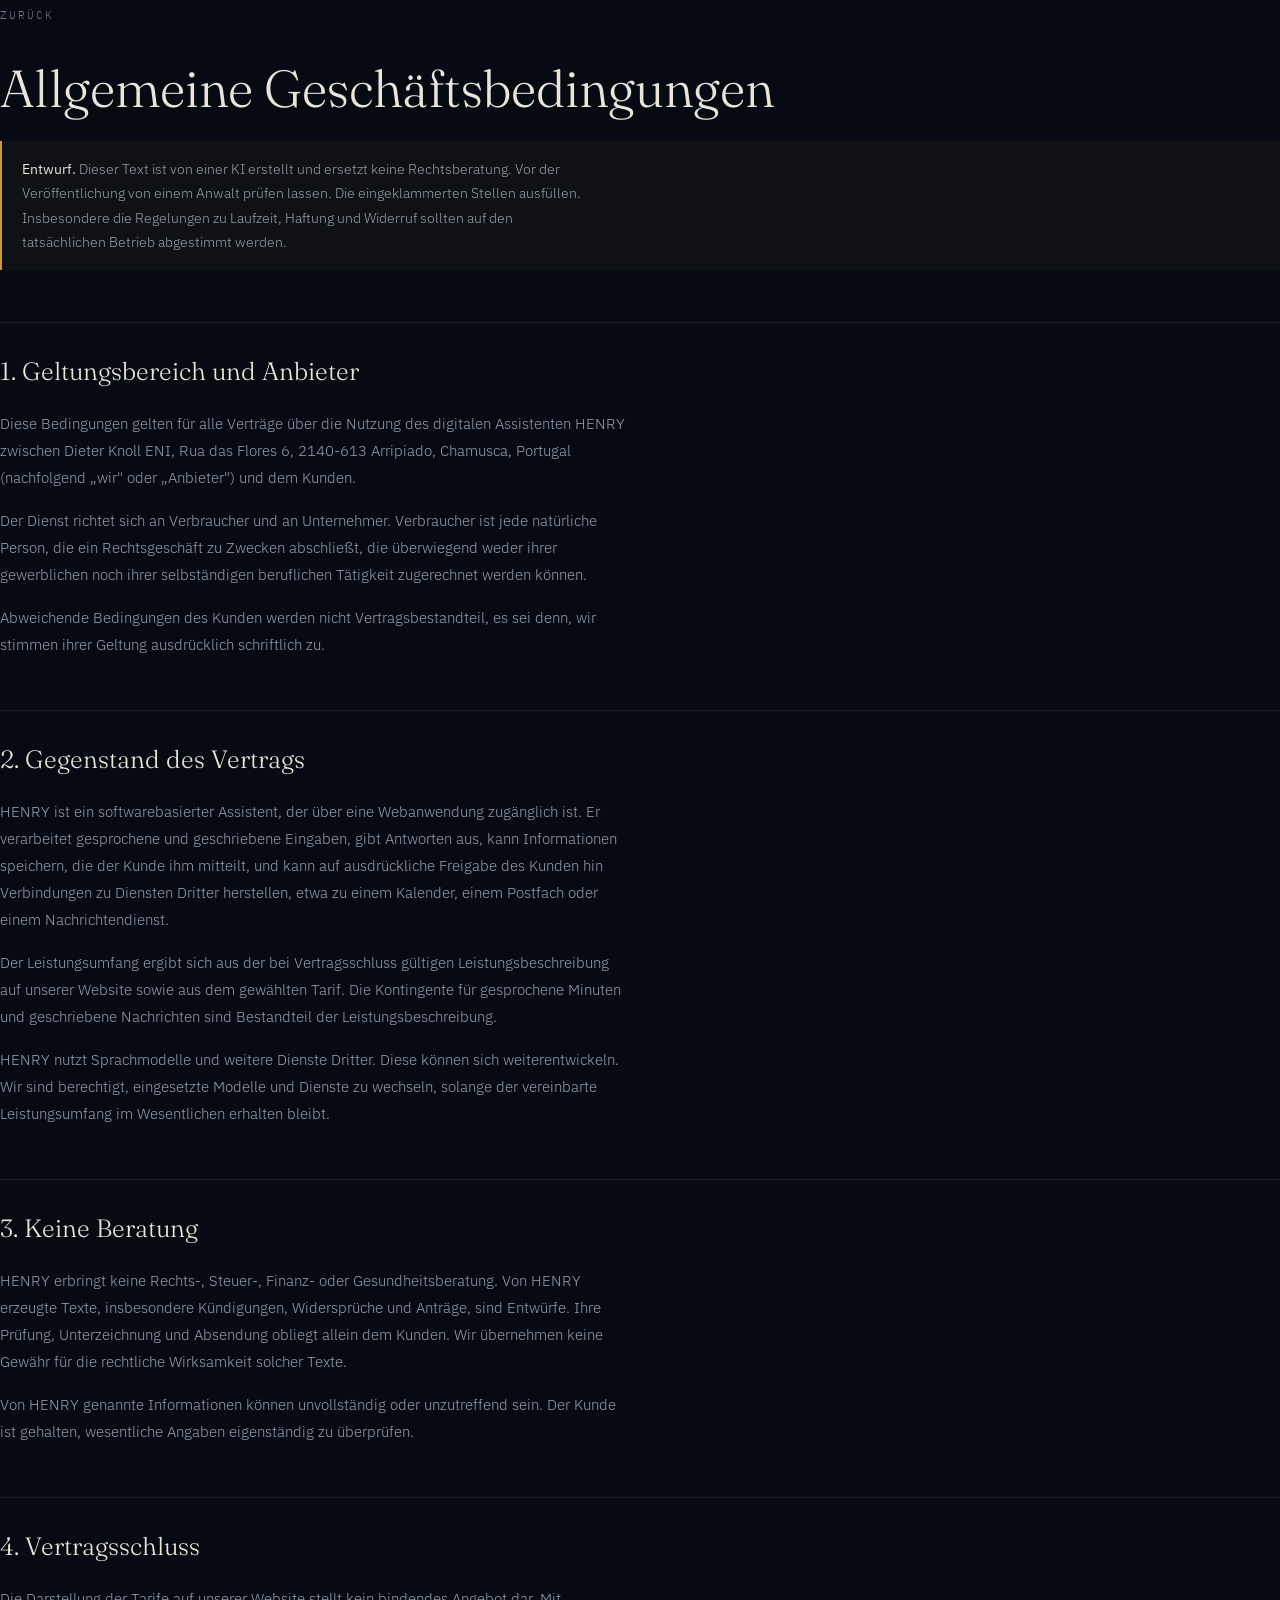
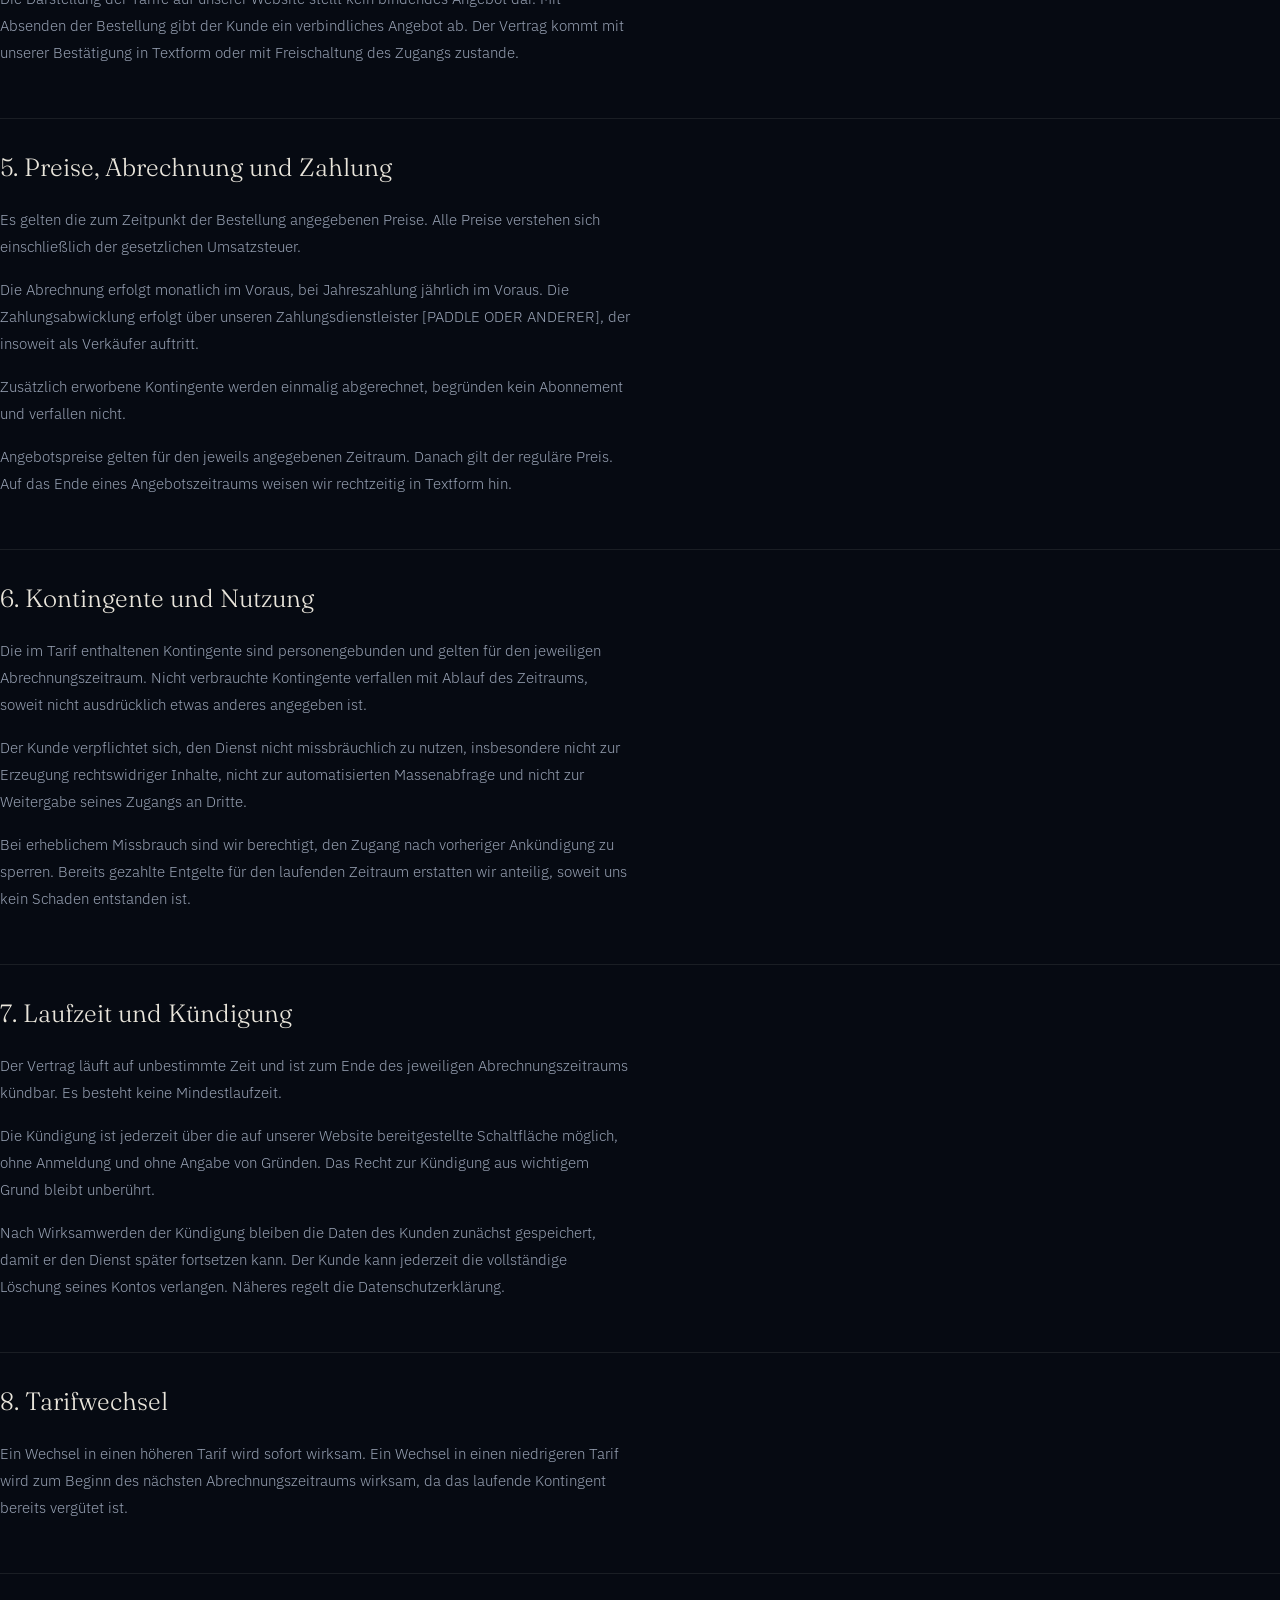
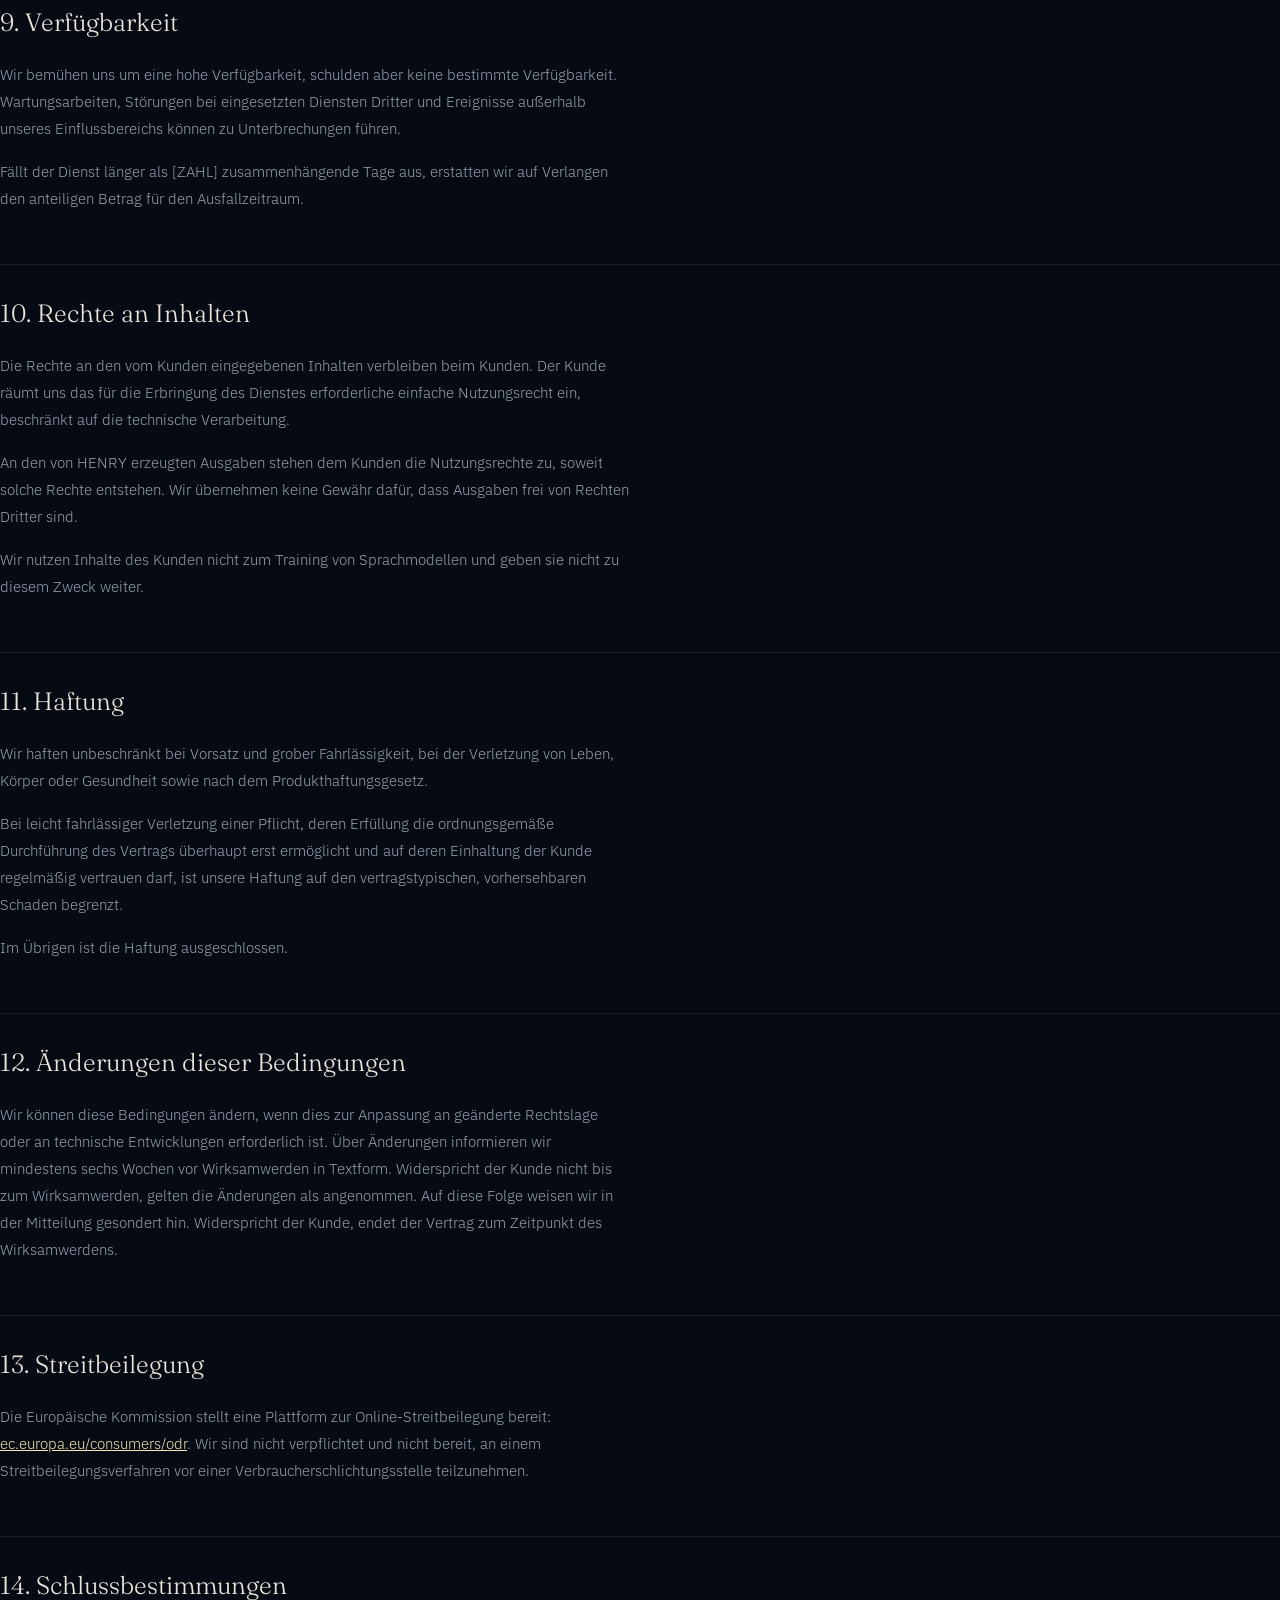
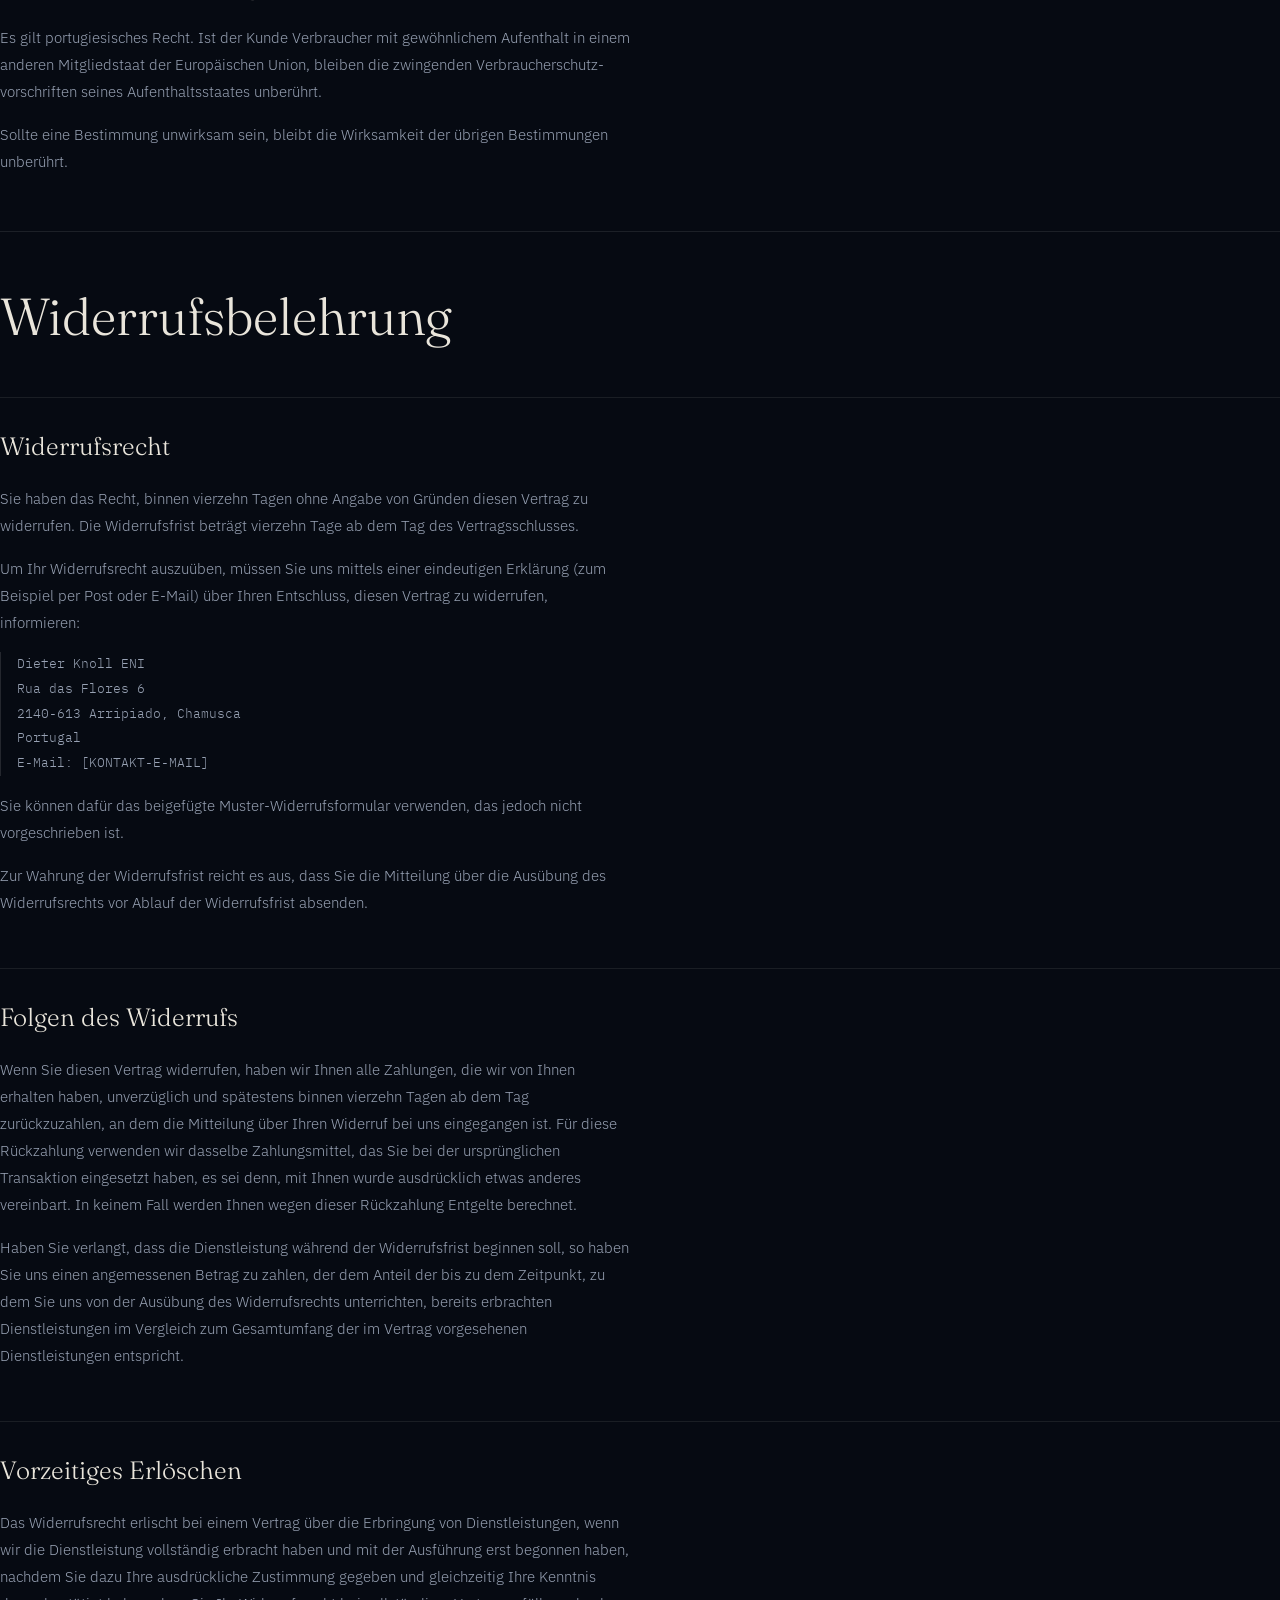
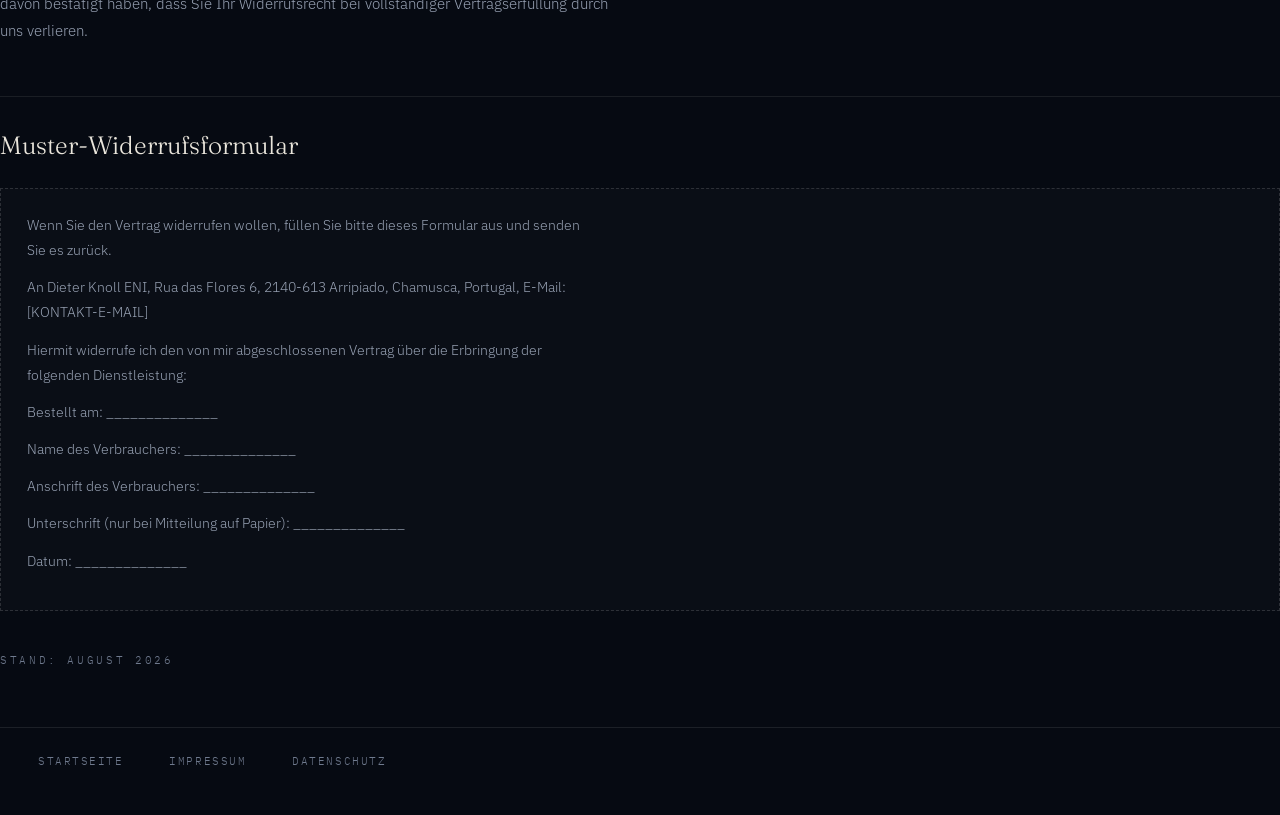
==== agb.html @ 80466d17 "Add files via upload" ====
<!DOCTYPE html>
<html lang="de">
<head>
<meta charset="utf-8">
<meta name="viewport" content="width=device-width,initial-scale=1">
<title>Allgemeine Geschäftsbedingungen · HENRY</title>
<meta name="robots" content="index,follow">
<link href="https://fonts.googleapis.com/css2?family=Fraunces:opsz,wght@9..144,300;9..144,400&family=IBM+Plex+Mono&family=IBM+Plex+Sans:wght@300;400&display=swap" rel="stylesheet">
<link rel="stylesheet" href="recht.css">
</head>
<body>

<a class="zurueck" href="index.html">Zurück</a>

<h1>Allgemeine Geschäftsbedingungen</h1>

<div class="hinweis">
  <p><strong>Entwurf.</strong> Dieser Text ist von einer KI erstellt und ersetzt keine Rechtsberatung.
  Vor der Veröffentlichung von einem Anwalt prüfen lassen. Die eingeklammerten Stellen
  ausfüllen. Insbesondere die Regelungen zu Laufzeit, Haftung und Widerruf sollten auf den
  tatsächlichen Betrieb abgestimmt werden.</p>
</div>

<h2>1. Geltungsbereich und Anbieter</h2>
<p>Diese Bedingungen gelten für alle Verträge über die Nutzung des digitalen Assistenten HENRY
zwischen Dieter Knoll ENI, Rua das Flores 6, 2140-613 Arripiado, Chamusca, Portugal (nachfolgend
„wir" oder „Anbieter") und dem Kunden.</p>
<p>Der Dienst richtet sich an Verbraucher und an Unternehmer. Verbraucher ist jede natürliche
Person, die ein Rechtsgeschäft zu Zwecken abschließt, die überwiegend weder ihrer gewerblichen
noch ihrer selbständigen beruflichen Tätigkeit zugerechnet werden können.</p>
<p>Abweichende Bedingungen des Kunden werden nicht Vertragsbestandteil, es sei denn, wir
stimmen ihrer Geltung ausdrücklich schriftlich zu.</p>

<h2>2. Gegenstand des Vertrags</h2>
<p>HENRY ist ein softwarebasierter Assistent, der über eine Webanwendung zugänglich ist. Er
verarbeitet gesprochene und geschriebene Eingaben, gibt Antworten aus, kann Informationen
speichern, die der Kunde ihm mitteilt, und kann auf ausdrückliche Freigabe des Kunden hin
Verbindungen zu Diensten Dritter herstellen, etwa zu einem Kalender, einem Postfach oder
einem Nachrichtendienst.</p>
<p>Der Leistungsumfang ergibt sich aus der bei Vertragsschluss gültigen Leistungsbeschreibung
auf unserer Website sowie aus dem gewählten Tarif. Die Kontingente für gesprochene Minuten
und geschriebene Nachrichten sind Bestandteil der Leistungsbeschreibung.</p>
<p>HENRY nutzt Sprachmodelle und weitere Dienste Dritter. Diese können sich weiterentwickeln.
Wir sind berechtigt, eingesetzte Modelle und Dienste zu wechseln, solange der vereinbarte
Leistungsumfang im Wesentlichen erhalten bleibt.</p>

<h2>3. Keine Beratung</h2>
<p>HENRY erbringt keine Rechts-, Steuer-, Finanz- oder Gesundheitsberatung. Von HENRY erzeugte
Texte, insbesondere Kündigungen, Widersprüche und Anträge, sind Entwürfe. Ihre Prüfung,
Unterzeichnung und Absendung obliegt allein dem Kunden. Wir übernehmen keine Gewähr für die
rechtliche Wirksamkeit solcher Texte.</p>
<p>Von HENRY genannte Informationen können unvollständig oder unzutreffend sein. Der Kunde ist
gehalten, wesentliche Angaben eigenständig zu überprüfen.</p>

<h2>4. Vertragsschluss</h2>
<p>Die Darstellung der Tarife auf unserer Website stellt kein bindendes Angebot dar. Mit
Absenden der Bestellung gibt der Kunde ein verbindliches Angebot ab. Der Vertrag kommt mit
unserer Bestätigung in Textform oder mit Freischaltung des Zugangs zustande.</p>

<h2>5. Preise, Abrechnung und Zahlung</h2>
<p>Es gelten die zum Zeitpunkt der Bestellung angegebenen Preise. Alle Preise verstehen sich
einschließlich der gesetzlichen Umsatzsteuer.</p>
<p>Die Abrechnung erfolgt monatlich im Voraus, bei Jahreszahlung jährlich im Voraus. Die
Zahlungsabwicklung erfolgt über unseren Zahlungsdienstleister [PADDLE ODER ANDERER], der
insoweit als Verkäufer auftritt.</p>
<p>Zusätzlich erworbene Kontingente werden einmalig abgerechnet, begründen kein Abonnement und
verfallen nicht.</p>
<p>Angebotspreise gelten für den jeweils angegebenen Zeitraum. Danach gilt der reguläre Preis.
Auf das Ende eines Angebotszeitraums weisen wir rechtzeitig in Textform hin.</p>

<h2>6. Kontingente und Nutzung</h2>
<p>Die im Tarif enthaltenen Kontingente sind personengebunden und gelten für den jeweiligen
Abrechnungszeitraum. Nicht verbrauchte Kontingente verfallen mit Ablauf des Zeitraums, soweit
nicht ausdrücklich etwas anderes angegeben ist.</p>
<p>Der Kunde verpflichtet sich, den Dienst nicht missbräuchlich zu nutzen, insbesondere nicht
zur Erzeugung rechtswidriger Inhalte, nicht zur automatisierten Massenabfrage und nicht zur
Weitergabe seines Zugangs an Dritte.</p>
<p>Bei erheblichem Missbrauch sind wir berechtigt, den Zugang nach vorheriger Ankündigung zu
sperren. Bereits gezahlte Entgelte für den laufenden Zeitraum erstatten wir anteilig, soweit
uns kein Schaden entstanden ist.</p>

<h2>7. Laufzeit und Kündigung</h2>
<p>Der Vertrag läuft auf unbestimmte Zeit und ist zum Ende des jeweiligen Abrechnungszeitraums
kündbar. Es besteht keine Mindestlaufzeit.</p>
<p>Die Kündigung ist jederzeit über die auf unserer Website bereitgestellte Schaltfläche
möglich, ohne Anmeldung und ohne Angabe von Gründen. Das Recht zur Kündigung aus wichtigem
Grund bleibt unberührt.</p>
<p>Nach Wirksamwerden der Kündigung bleiben die Daten des Kunden zunächst gespeichert, damit
er den Dienst später fortsetzen kann. Der Kunde kann jederzeit die vollständige Löschung
seines Kontos verlangen. Näheres regelt die Datenschutzerklärung.</p>

<h2>8. Tarifwechsel</h2>
<p>Ein Wechsel in einen höheren Tarif wird sofort wirksam. Ein Wechsel in einen niedrigeren
Tarif wird zum Beginn des nächsten Abrechnungszeitraums wirksam, da das laufende Kontingent
bereits vergütet ist.</p>

<h2>9. Verfügbarkeit</h2>
<p>Wir bemühen uns um eine hohe Verfügbarkeit, schulden aber keine bestimmte Verfügbarkeit.
Wartungsarbeiten, Störungen bei eingesetzten Diensten Dritter und Ereignisse außerhalb unseres
Einflussbereichs können zu Unterbrechungen führen.</p>
<p>Fällt der Dienst länger als [ZAHL] zusammenhängende Tage aus, erstatten wir auf Verlangen
den anteiligen Betrag für den Ausfallzeitraum.</p>

<h2>10. Rechte an Inhalten</h2>
<p>Die Rechte an den vom Kunden eingegebenen Inhalten verbleiben beim Kunden. Der Kunde räumt
uns das für die Erbringung des Dienstes erforderliche einfache Nutzungsrecht ein, beschränkt
auf die technische Verarbeitung.</p>
<p>An den von HENRY erzeugten Ausgaben stehen dem Kunden die Nutzungsrechte zu, soweit solche
Rechte entstehen. Wir übernehmen keine Gewähr dafür, dass Ausgaben frei von Rechten Dritter
sind.</p>
<p>Wir nutzen Inhalte des Kunden nicht zum Training von Sprachmodellen und geben sie nicht zu
diesem Zweck weiter.</p>

<h2>11. Haftung</h2>
<p>Wir haften unbeschränkt bei Vorsatz und grober Fahrlässigkeit, bei der Verletzung von Leben,
Körper oder Gesundheit sowie nach dem Produkthaftungsgesetz.</p>
<p>Bei leicht fahrlässiger Verletzung einer Pflicht, deren Erfüllung die ordnungsgemäße
Durchführung des Vertrags überhaupt erst ermöglicht und auf deren Einhaltung der Kunde
regelmäßig vertrauen darf, ist unsere Haftung auf den vertragstypischen, vorhersehbaren
Schaden begrenzt.</p>
<p>Im Übrigen ist die Haftung ausgeschlossen.</p>

<h2>12. Änderungen dieser Bedingungen</h2>
<p>Wir können diese Bedingungen ändern, wenn dies zur Anpassung an geänderte Rechtslage oder
an technische Entwicklungen erforderlich ist. Über Änderungen informieren wir mindestens sechs
Wochen vor Wirksamwerden in Textform. Widerspricht der Kunde nicht bis zum Wirksamwerden,
gelten die Änderungen als angenommen. Auf diese Folge weisen wir in der Mitteilung gesondert
hin. Widerspricht der Kunde, endet der Vertrag zum Zeitpunkt des Wirksamwerdens.</p>

<h2>13. Streitbeilegung</h2>
<p>Die Europäische Kommission stellt eine Plattform zur Online-Streitbeilegung bereit:
<a href="https://ec.europa.eu/consumers/odr">ec.europa.eu/consumers/odr</a>. Wir sind nicht
verpflichtet und nicht bereit, an einem Streitbeilegungsverfahren vor einer
Verbraucherschlichtungsstelle teilzunehmen.</p>

<h2>14. Schlussbestimmungen</h2>
<p>Es gilt portugiesisches Recht. Ist der Kunde Verbraucher mit gewöhnlichem Aufenthalt in
einem anderen Mitgliedstaat der Europäischen Union, bleiben die zwingenden Verbraucherschutz-
vorschriften seines Aufenthaltsstaates unberührt.</p>
<p>Sollte eine Bestimmung unwirksam sein, bleibt die Wirksamkeit der übrigen Bestimmungen
unberührt.</p>

<hr>

<h1 id="widerruf">Widerrufsbelehrung</h1>

<h2>Widerrufsrecht</h2>
<p>Sie haben das Recht, binnen vierzehn Tagen ohne Angabe von Gründen diesen Vertrag zu
widerrufen. Die Widerrufsfrist beträgt vierzehn Tage ab dem Tag des Vertragsschlusses.</p>
<p>Um Ihr Widerrufsrecht auszuüben, müssen Sie uns mittels einer eindeutigen Erklärung
(zum Beispiel per Post oder E-Mail) über Ihren Entschluss, diesen Vertrag zu widerrufen,
informieren:</p>
<p class="anschrift">Dieter Knoll ENI<br>
Rua das Flores 6<br>
2140-613 Arripiado, Chamusca<br>
Portugal<br>
E-Mail: [KONTAKT-E-MAIL]</p>
<p>Sie können dafür das beigefügte Muster-Widerrufsformular verwenden, das jedoch nicht
vorgeschrieben ist.</p>
<p>Zur Wahrung der Widerrufsfrist reicht es aus, dass Sie die Mitteilung über die Ausübung des
Widerrufsrechts vor Ablauf der Widerrufsfrist absenden.</p>

<h2>Folgen des Widerrufs</h2>
<p>Wenn Sie diesen Vertrag widerrufen, haben wir Ihnen alle Zahlungen, die wir von Ihnen
erhalten haben, unverzüglich und spätestens binnen vierzehn Tagen ab dem Tag zurückzuzahlen,
an dem die Mitteilung über Ihren Widerruf bei uns eingegangen ist. Für diese Rückzahlung
verwenden wir dasselbe Zahlungsmittel, das Sie bei der ursprünglichen Transaktion eingesetzt
haben, es sei denn, mit Ihnen wurde ausdrücklich etwas anderes vereinbart. In keinem Fall
werden Ihnen wegen dieser Rückzahlung Entgelte berechnet.</p>
<p>Haben Sie verlangt, dass die Dienstleistung während der Widerrufsfrist beginnen soll, so
haben Sie uns einen angemessenen Betrag zu zahlen, der dem Anteil der bis zu dem Zeitpunkt,
zu dem Sie uns von der Ausübung des Widerrufsrechts unterrichten, bereits erbrachten
Dienstleistungen im Vergleich zum Gesamtumfang der im Vertrag vorgesehenen Dienstleistungen
entspricht.</p>

<h2>Vorzeitiges Erlöschen</h2>
<p>Das Widerrufsrecht erlischt bei einem Vertrag über die Erbringung von Dienstleistungen,
wenn wir die Dienstleistung vollständig erbracht haben und mit der Ausführung erst begonnen
haben, nachdem Sie dazu Ihre ausdrückliche Zustimmung gegeben und gleichzeitig Ihre Kenntnis
davon bestätigt haben, dass Sie Ihr Widerrufsrecht bei vollständiger Vertragserfüllung durch
uns verlieren.</p>

<h2>Muster-Widerrufsformular</h2>
<div class="formular">
  <p>Wenn Sie den Vertrag widerrufen wollen, füllen Sie bitte dieses Formular aus und senden
  Sie es zurück.</p>
  <p>An Dieter Knoll ENI, Rua das Flores 6, 2140-613 Arripiado, Chamusca, Portugal,
  E-Mail: [KONTAKT-E-MAIL]</p>
  <p>Hiermit widerrufe ich den von mir abgeschlossenen Vertrag über die Erbringung der
  folgenden Dienstleistung:</p>
  <p>Bestellt am: ______________</p>
  <p>Name des Verbrauchers: ______________</p>
  <p>Anschrift des Verbrauchers: ______________</p>
  <p>Unterschrift (nur bei Mitteilung auf Papier): ______________</p>
  <p>Datum: ______________</p>
</div>

<p class="stand">Stand: August 2026</p>

<footer>
  <a href="index.html">Startseite</a>
  <a href="impressum.html">Impressum</a>
  <a href="datenschutz.html">Datenschutz</a>
</footer>

</body>
</html>
---- recht.css ----
:root{
  --ink:#060A12; --g1:#F7E7B4; --g2:#C79A3C; --g3:#7C5C1C;
  --metall:linear-gradient(135deg,#F7E7B4,#D9B45C 28%,#9C7526 54%,#EBD292 76%,#C79A3C);
  --paper:#E9E5DB; --haze:#6F7A8E; --haze2:#98A2B4;
  --line:rgba(233,229,219,.09); --line2:rgba(199,154,60,.28);
  --fd:"Fraunces",Georgia,serif; --fb:"IBM Plex Sans",system-ui,sans-serif; --fm:"IBM Plex Mono",monospace;
}
*{box-sizing:border-box;margin:0;padding:0}
body{background:var(--ink);color:var(--paper);font-family:var(--fb);font-weight:300;
 font-size:15px;line-height:1.8;-webkit-font-smoothing:antialiased}
.aurora{position:fixed;inset:0;z-index:0;pointer-events:none;overflow:hidden}
.aurora b{position:absolute;display:block;border-radius:50%;filter:blur(130px)}
.aurora b:nth-child(1){width:60vw;height:60vw;left:-20vw;top:10vh;background:#C79A3C;opacity:.09}
.aurora b:nth-child(2){width:50vw;height:50vw;right:-16vw;top:60vh;background:#2B4A9E;opacity:.1}

nav{position:sticky;top:0;z-index:20;background:rgba(6,10,18,.86);backdrop-filter:blur(18px);
 border-bottom:1px solid var(--line)}
nav .in{max-width:820px;margin:0 auto;padding:16px 26px;display:flex;align-items:center;gap:12px}
nav .dot{width:5px;height:5px;border-radius:50%;background:var(--g2);box-shadow:0 0 10px var(--g2)}
nav .mk{font-family:var(--fd);font-size:15px;letter-spacing:.32em;font-weight:400}
nav a{margin-left:auto;color:var(--haze2);text-decoration:none;font-size:12.5px;letter-spacing:.06em;transition:.25s}
nav a:hover{color:var(--g1)}

main{position:relative;z-index:2;max-width:820px;margin:0 auto;padding:70px 26px 110px}
h1{font-family:var(--fd);font-weight:300;font-size:clamp(34px,5vw,52px);line-height:1.1;margin-bottom:10px}
.stand{font-family:var(--fm);font-size:10px;letter-spacing:.24em;color:var(--g2);
 text-transform:uppercase;margin-bottom:54px}
h2{font-family:var(--fd);font-weight:300;font-size:25px;margin:52px 0 16px;
 padding-top:26px;border-top:1px solid var(--line)}
h3{font-family:var(--fm);font-size:10.5px;letter-spacing:.22em;color:var(--g2);
 text-transform:uppercase;margin:30px 0 10px}
p{color:var(--haze2);margin-bottom:16px;max-width:70ch}
p strong,li strong{color:var(--paper);font-weight:400}
ul{list-style:none;margin:0 0 20px}
li{color:var(--haze2);padding:9px 0 9px 20px;position:relative;max-width:70ch}
li::before{content:"";position:absolute;left:0;top:19px;width:8px;height:1px;background:var(--g2)}
a{color:var(--g1)}
.karte{border:1px solid var(--line);padding:24px 26px;margin:22px 0;background:rgba(255,255,255,.018)}
.karte p:last-child{margin-bottom:0}
.luecke{border-left:2px solid #C4685E;background:rgba(196,104,94,.07);padding:16px 20px;margin:16px 0}
.luecke p{color:#E8B5AE;margin:0;font-size:13.5px}
table{width:100%;border-collapse:collapse;margin:22px 0;font-size:13.5px}
th{text-align:left;font-family:var(--fm);font-size:9.5px;letter-spacing:.2em;color:var(--g2);
 text-transform:uppercase;font-weight:400;padding:10px 12px 10px 0;border-bottom:1px solid var(--line2)}
td{padding:14px 12px 14px 0;border-bottom:1px solid var(--line);color:var(--haze2);vertical-align:top}
td:first-child{color:var(--paper)}
footer{position:relative;z-index:2;border-top:1px solid var(--line);padding:44px 26px;text-align:center;
 color:var(--haze);font-size:12.5px}
footer a{margin:0 12px;text-decoration:none;color:var(--haze)}
footer a:hover{color:var(--g1)}
@media(max-width:640px){main{padding:44px 18px 70px}table{font-size:12.5px}}

/* Fuer AGB und Widerruf */
.hinweis{border-left:2px solid var(--g2);padding:16px 20px;margin:24px 0 34px;
 background:rgba(199,154,60,.05)}
.hinweis p{margin:0;font-size:13.5px;color:var(--haze2)}
.formular{border:1px dashed rgba(255,255,255,.14);padding:24px 26px;margin:20px 0;
 background:rgba(255,255,255,.014)}
.formular p{margin:0 0 12px;font-size:14px}
.anschrift{font-family:var(--fm);font-size:13px;line-height:1.9;
 border-left:1px solid rgba(255,255,255,.12);padding-left:16px;margin:16px 0}
.stand{font-family:var(--fm);font-size:11px;color:var(--haze);margin-top:40px}
hr{border:0;border-top:1px solid rgba(255,255,255,.09);margin:56px 0}
footer{margin-top:56px;padding-top:24px;border-top:1px solid rgba(255,255,255,.09);
 display:flex;gap:22px;flex-wrap:wrap}
footer a{font-family:var(--fm);font-size:11px;letter-spacing:.14em;text-transform:uppercase;
 color:var(--haze);text-decoration:none;transition:.25s}
footer a:hover{color:var(--g1)}
.zurueck{display:inline-block;font-family:var(--fm);font-size:11px;letter-spacing:.18em;
 text-transform:uppercase;color:var(--haze);text-decoration:none;margin-bottom:34px;transition:.25s}
.zurueck:hover{color:var(--g1)}

.dienste{width:100%;border-collapse:collapse;margin:22px 0;font-size:13px}
.dienste th{text-align:left;font-family:var(--fm);font-size:9px;letter-spacing:.18em;
 text-transform:uppercase;color:var(--g2);padding:10px 14px 10px 0;
 border-bottom:1px solid rgba(255,255,255,.12);font-weight:400}
.dienste td{padding:12px 14px 12px 0;border-bottom:1px solid rgba(255,255,255,.05);
 color:var(--haze2);vertical-align:top;line-height:1.65}
.dienste td:first-child{color:var(--paper)}
@media(max-width:640px){
  .dienste,.dienste tr,.dienste td,.dienste th{display:block;width:100%}
  .dienste th{display:none}
  .dienste tr{border-bottom:1px solid rgba(255,255,255,.09);padding:10px 0}
  .dienste td{border:0;padding:3px 0}
  .dienste td:first-child{font-size:15px;margin-bottom:4px}
}
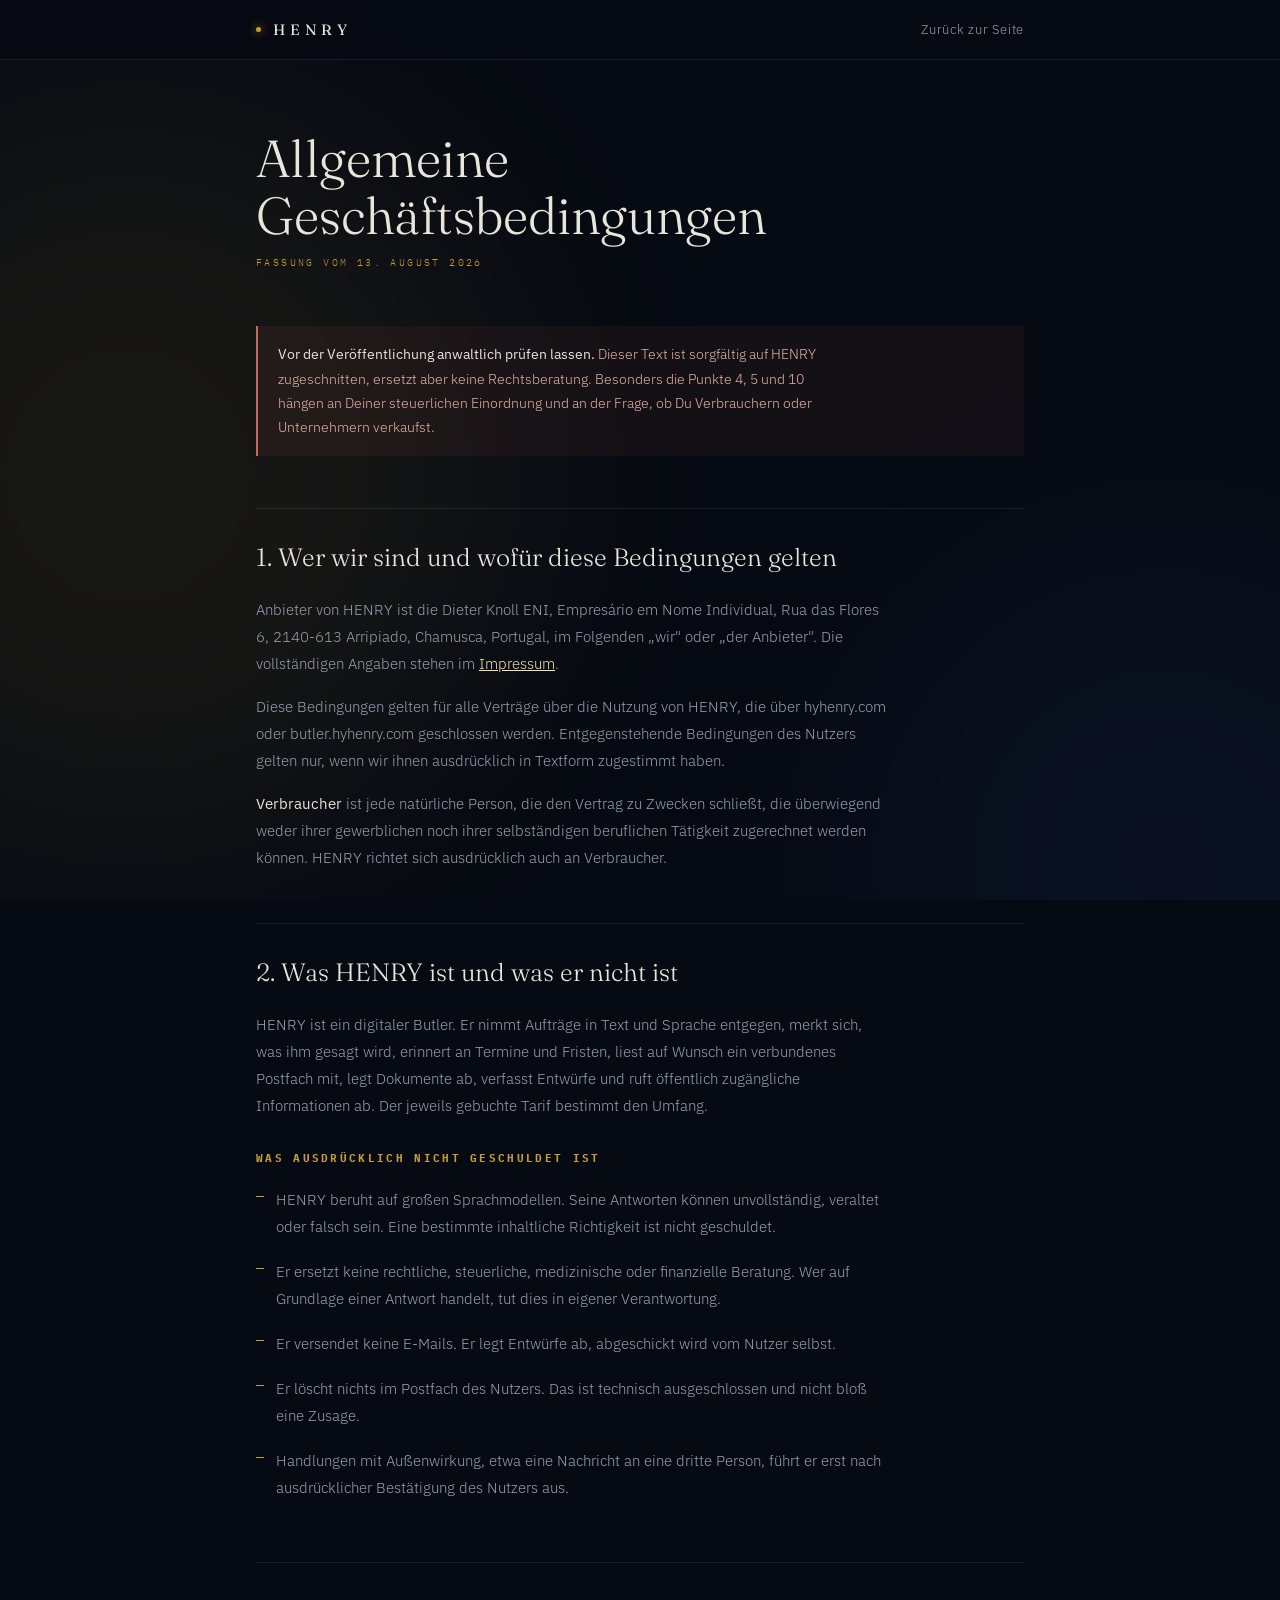
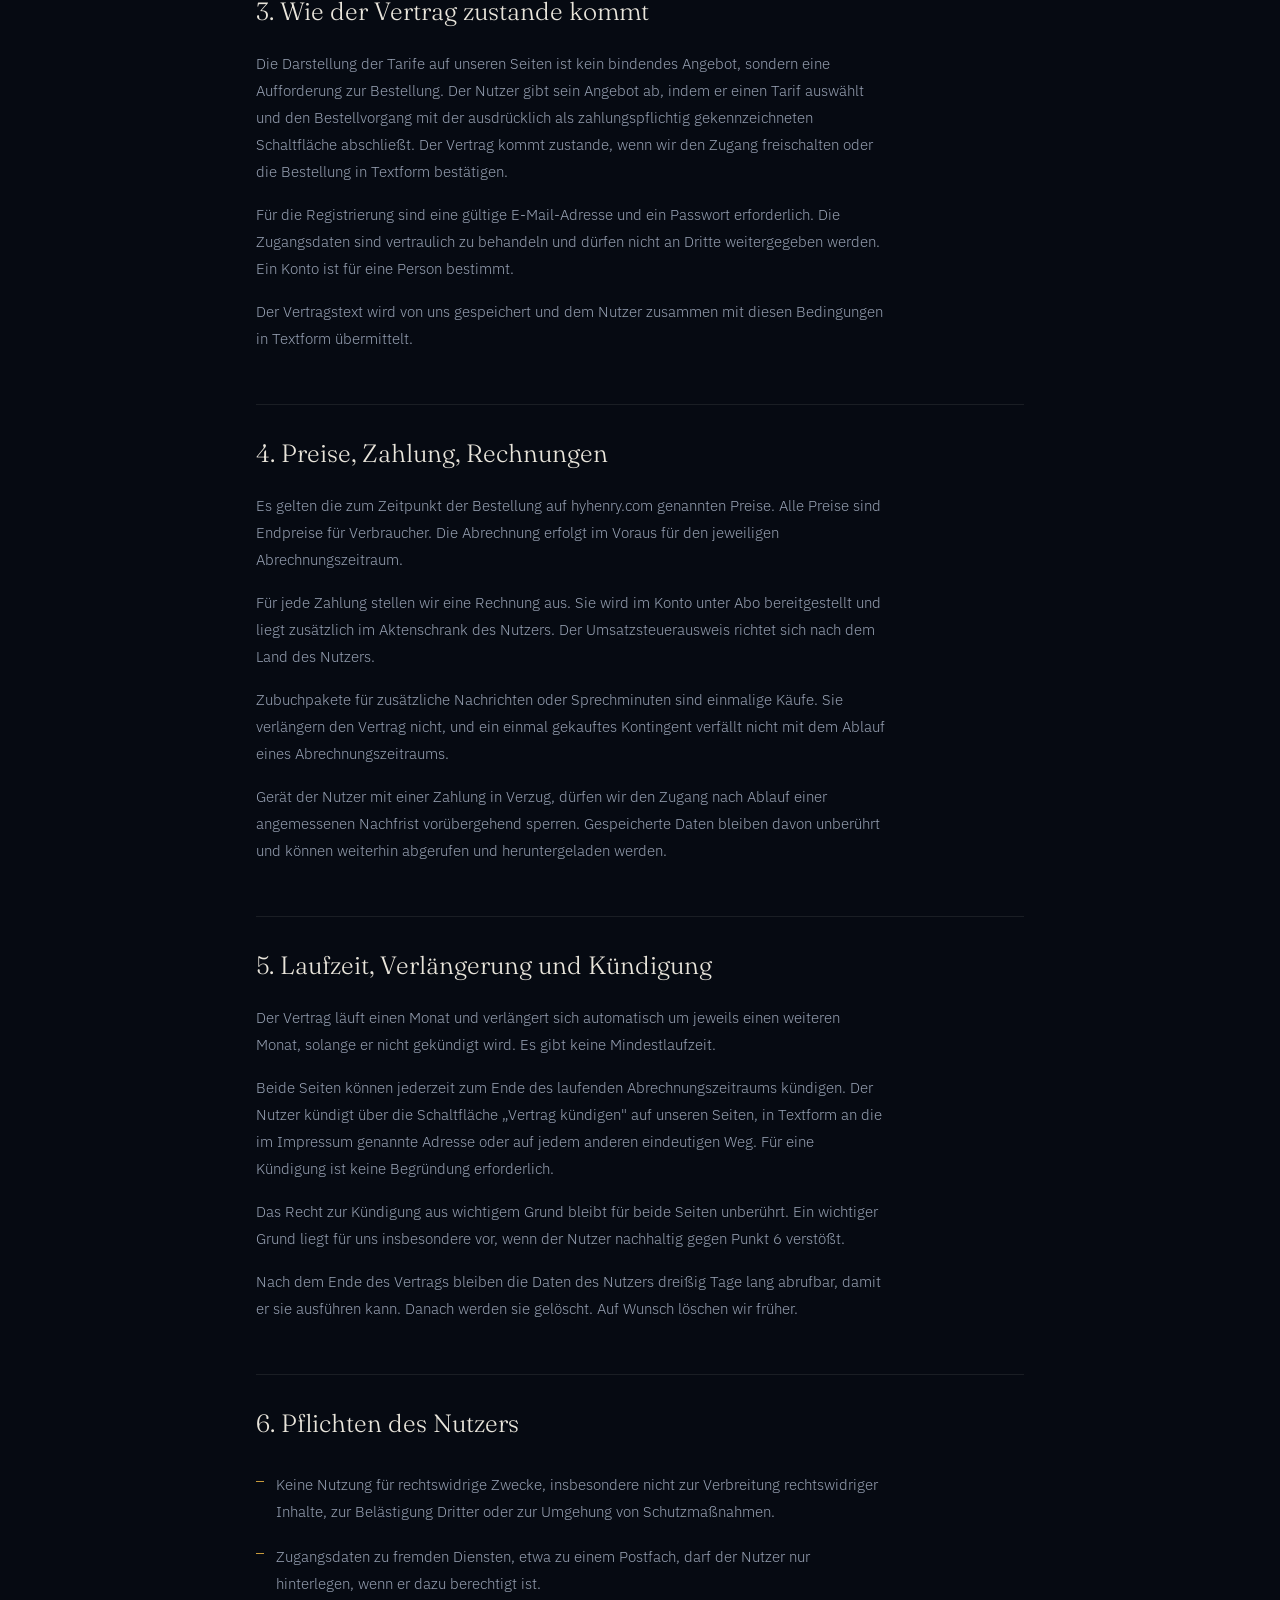
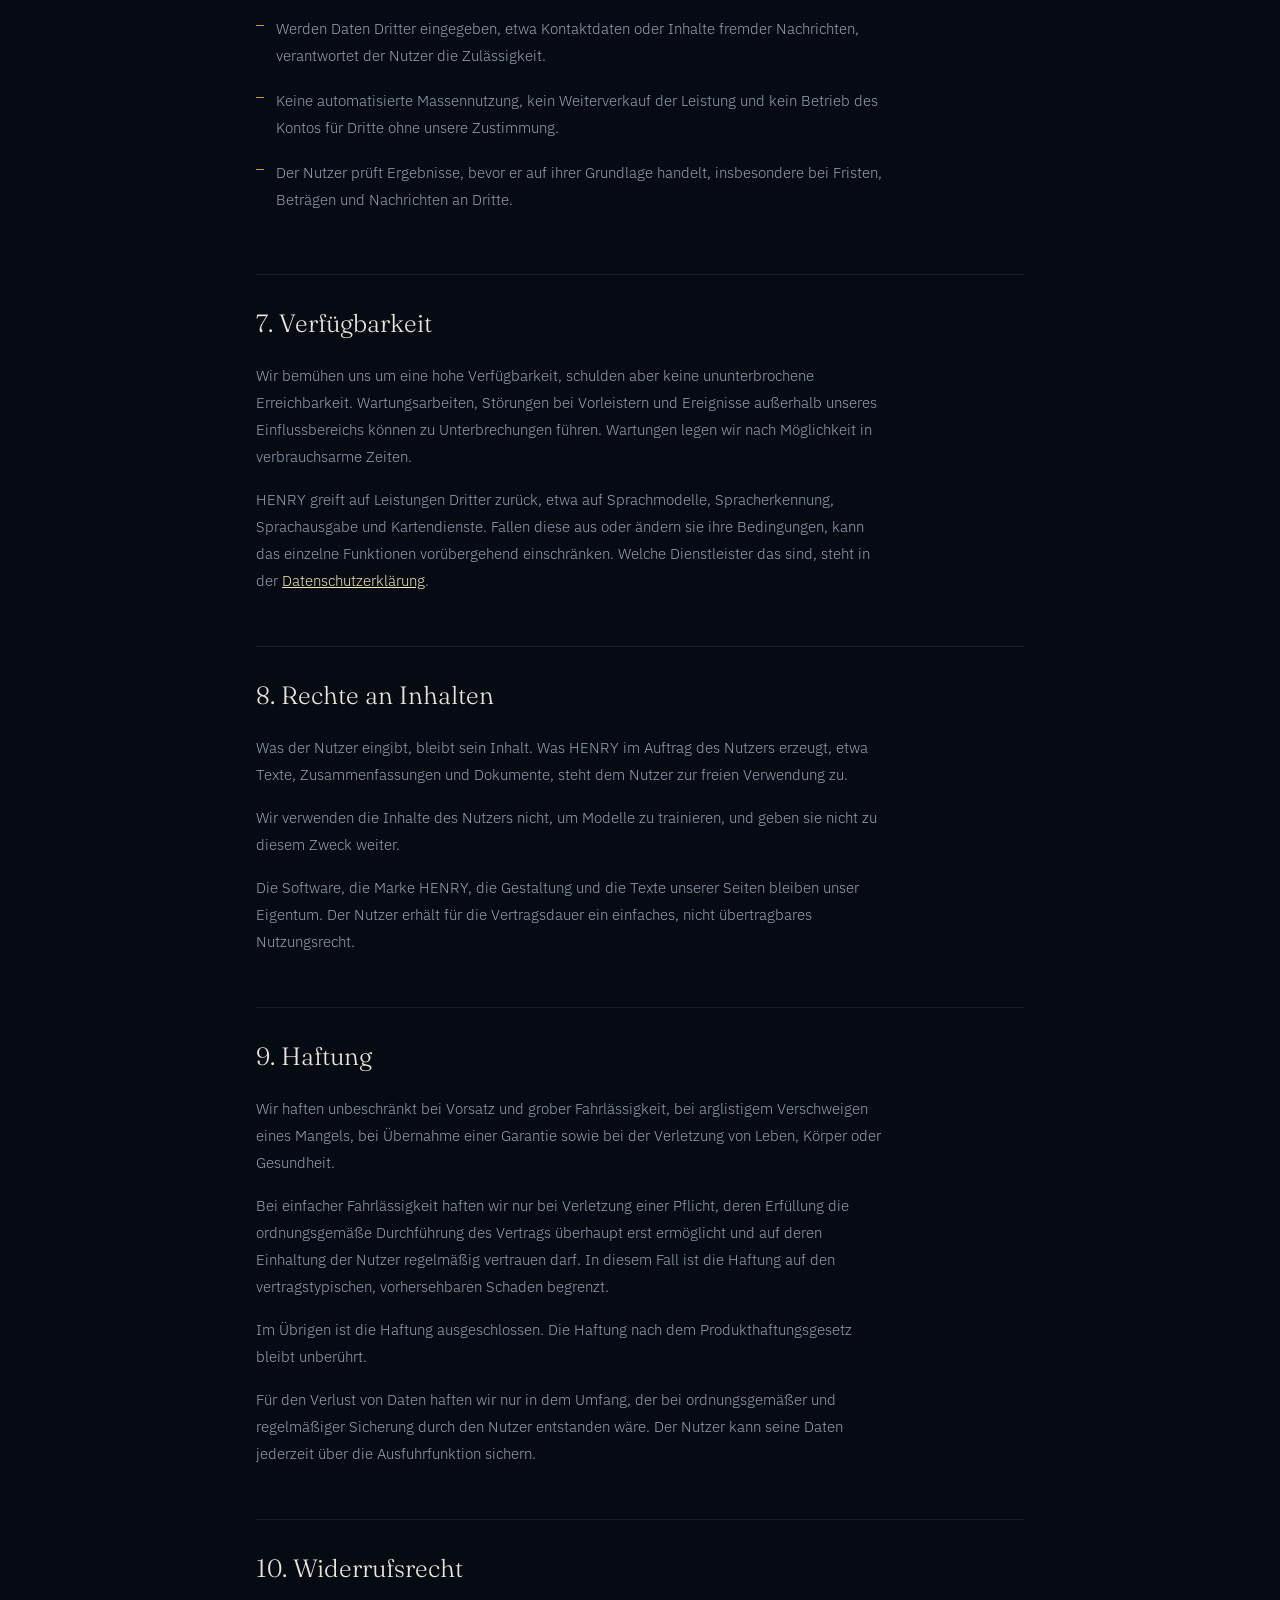
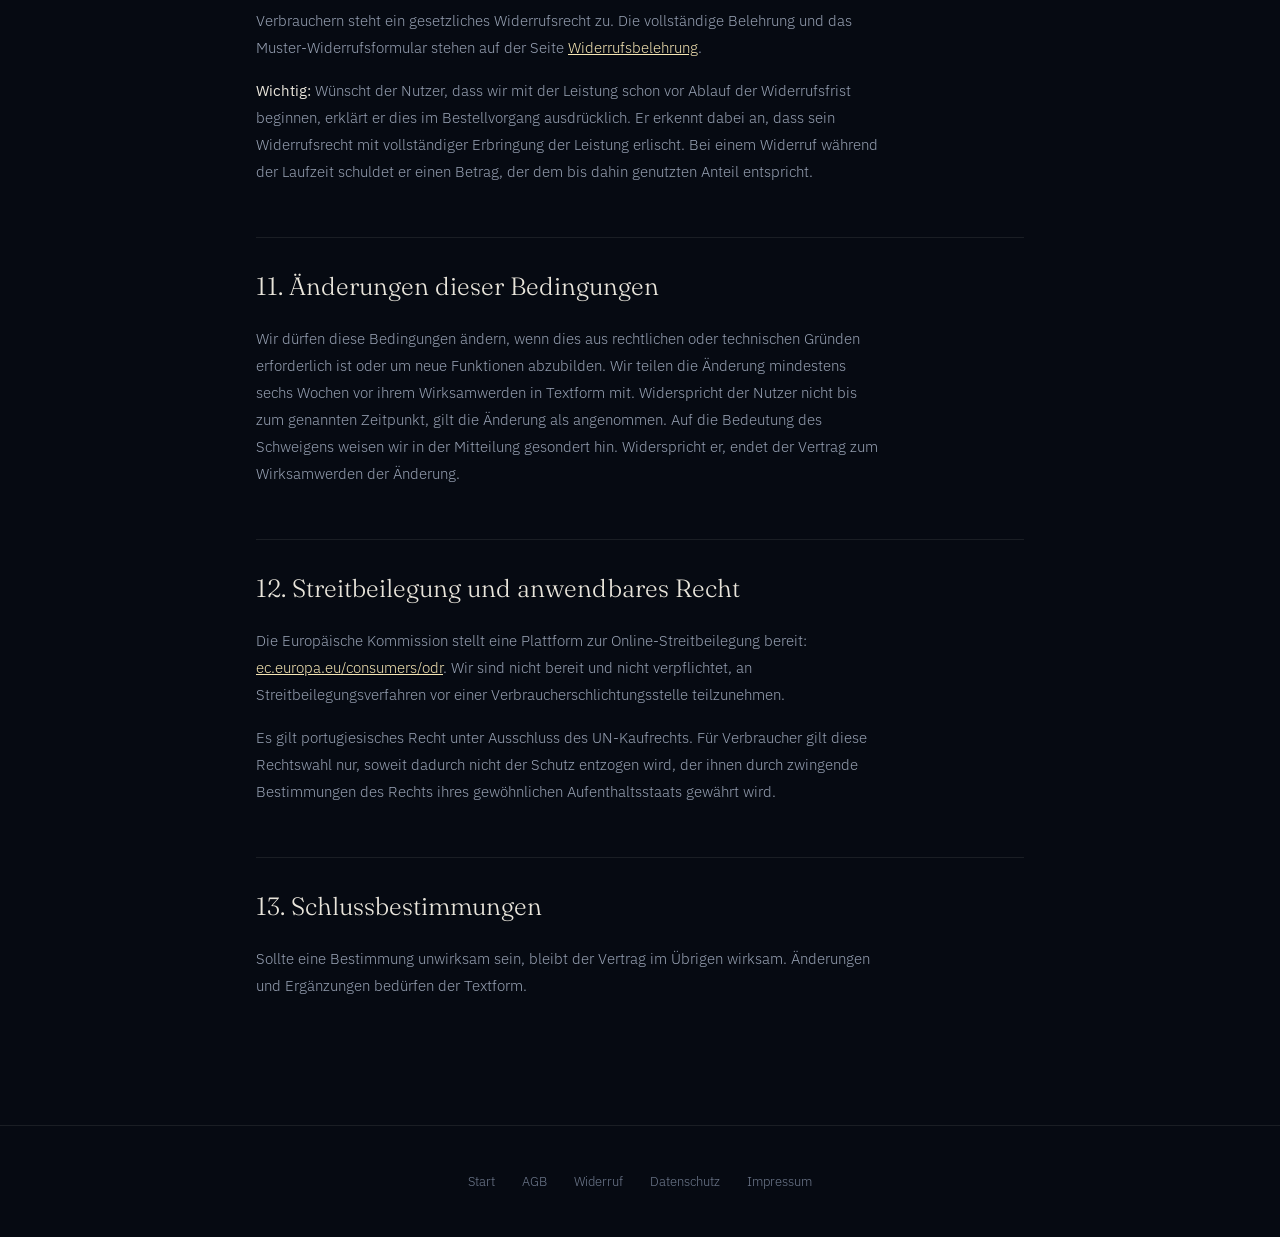
==== commit 2482ca34: "Add files via upload" ====
--- a/agb.html
+++ b/agb.html
@@ -5,203 +5,183 @@
 <meta name="viewport" content="width=device-width,initial-scale=1">
 <title>Allgemeine Geschäftsbedingungen · HENRY</title>
 <meta name="robots" content="index,follow">
-<link href="https://fonts.googleapis.com/css2?family=Fraunces:opsz,wght@9..144,300;9..144,400&family=IBM+Plex+Mono&family=IBM+Plex+Sans:wght@300;400&display=swap" rel="stylesheet">
+<link rel="preconnect" href="https://fonts.googleapis.com">
+<link rel="preconnect" href="https://fonts.gstatic.com" crossorigin>
+<link href="https://fonts.googleapis.com/css2?family=Fraunces:opsz,wght@9..144,300&family=IBM+Plex+Mono:wght@400&family=IBM+Plex+Sans:wght@300;400&display=swap" rel="stylesheet">
 <link rel="stylesheet" href="recht.css">
 </head>
 <body>
+<div class="aurora"><b></b><b></b></div>
 
-<a class="zurueck" href="index.html">Zurück</a>
+<nav><div class="in">
+  <span class="dot"></span><span class="mk">HENRY</span>
+  <a href="index.html">Zurück zur Seite</a>
+</div></nav>
 
-<h1>Allgemeine Geschäftsbedingungen</h1>
+<main>
+  <h1>Allgemeine Geschäftsbedingungen</h1>
+  <p class="stand">Fassung vom 13. August 2026</p>
 
-<div class="hinweis">
-  <p><strong>Entwurf.</strong> Dieser Text ist von einer KI erstellt und ersetzt keine Rechtsberatung.
-  Vor der Veröffentlichung von einem Anwalt prüfen lassen. Die eingeklammerten Stellen
-  ausfüllen. Insbesondere die Regelungen zu Laufzeit, Haftung und Widerruf sollten auf den
-  tatsächlichen Betrieb abgestimmt werden.</p>
-</div>
+  <div class="luecke">
+    <p><strong>Vor der Veröffentlichung anwaltlich prüfen lassen.</strong> Dieser Text ist
+    sorgfältig auf HENRY zugeschnitten, ersetzt aber keine Rechtsberatung. Besonders die
+    Punkte 4, 5 und 10 hängen an Deiner steuerlichen Einordnung und an der Frage, ob Du
+    Verbrauchern oder Unternehmern verkaufst.</p>
+  </div>
 
-<h2>1. Geltungsbereich und Anbieter</h2>
-<p>Diese Bedingungen gelten für alle Verträge über die Nutzung des digitalen Assistenten HENRY
-zwischen Dieter Knoll ENI, Rua das Flores 6, 2140-613 Arripiado, Chamusca, Portugal (nachfolgend
-„wir" oder „Anbieter") und dem Kunden.</p>
-<p>Der Dienst richtet sich an Verbraucher und an Unternehmer. Verbraucher ist jede natürliche
-Person, die ein Rechtsgeschäft zu Zwecken abschließt, die überwiegend weder ihrer gewerblichen
-noch ihrer selbständigen beruflichen Tätigkeit zugerechnet werden können.</p>
-<p>Abweichende Bedingungen des Kunden werden nicht Vertragsbestandteil, es sei denn, wir
-stimmen ihrer Geltung ausdrücklich schriftlich zu.</p>
+  <h2>1. Wer wir sind und wofür diese Bedingungen gelten</h2>
+  <p>Anbieter von HENRY ist die Dieter Knoll ENI, Empresário em Nome Individual, Rua das
+  Flores 6, 2140-613 Arripiado, Chamusca, Portugal, im Folgenden „wir" oder „der Anbieter".
+  Die vollständigen Angaben stehen im <a href="impressum.html">Impressum</a>.</p>
+  <p>Diese Bedingungen gelten für alle Verträge über die Nutzung von HENRY, die über
+  hyhenry.com oder butler.hyhenry.com geschlossen werden. Entgegenstehende Bedingungen des
+  Nutzers gelten nur, wenn wir ihnen ausdrücklich in Textform zugestimmt haben.</p>
+  <p><strong>Verbraucher</strong> ist jede natürliche Person, die den Vertrag zu Zwecken
+  schließt, die überwiegend weder ihrer gewerblichen noch ihrer selbständigen beruflichen
+  Tätigkeit zugerechnet werden können. HENRY richtet sich ausdrücklich auch an Verbraucher.</p>
 
-<h2>2. Gegenstand des Vertrags</h2>
-<p>HENRY ist ein softwarebasierter Assistent, der über eine Webanwendung zugänglich ist. Er
-verarbeitet gesprochene und geschriebene Eingaben, gibt Antworten aus, kann Informationen
-speichern, die der Kunde ihm mitteilt, und kann auf ausdrückliche Freigabe des Kunden hin
-Verbindungen zu Diensten Dritter herstellen, etwa zu einem Kalender, einem Postfach oder
-einem Nachrichtendienst.</p>
-<p>Der Leistungsumfang ergibt sich aus der bei Vertragsschluss gültigen Leistungsbeschreibung
-auf unserer Website sowie aus dem gewählten Tarif. Die Kontingente für gesprochene Minuten
-und geschriebene Nachrichten sind Bestandteil der Leistungsbeschreibung.</p>
-<p>HENRY nutzt Sprachmodelle und weitere Dienste Dritter. Diese können sich weiterentwickeln.
-Wir sind berechtigt, eingesetzte Modelle und Dienste zu wechseln, solange der vereinbarte
-Leistungsumfang im Wesentlichen erhalten bleibt.</p>
+  <h2>2. Was HENRY ist und was er nicht ist</h2>
+  <p>HENRY ist ein digitaler Butler. Er nimmt Aufträge in Text und Sprache entgegen, merkt
+  sich, was ihm gesagt wird, erinnert an Termine und Fristen, liest auf Wunsch ein verbundenes
+  Postfach mit, legt Dokumente ab, verfasst Entwürfe und ruft öffentlich zugängliche
+  Informationen ab. Der jeweils gebuchte Tarif bestimmt den Umfang.</p>
+  <h3>Was ausdrücklich nicht geschuldet ist</h3>
+  <ul>
+    <li>HENRY beruht auf großen Sprachmodellen. Seine Antworten können unvollständig,
+    veraltet oder falsch sein. Eine bestimmte inhaltliche Richtigkeit ist nicht geschuldet.</li>
+    <li>Er ersetzt keine rechtliche, steuerliche, medizinische oder finanzielle Beratung. Wer
+    auf Grundlage einer Antwort handelt, tut dies in eigener Verantwortung.</li>
+    <li>Er versendet keine E-Mails. Er legt Entwürfe ab, abgeschickt wird vom Nutzer selbst.</li>
+    <li>Er löscht nichts im Postfach des Nutzers. Das ist technisch ausgeschlossen und nicht
+    bloß eine Zusage.</li>
+    <li>Handlungen mit Außenwirkung, etwa eine Nachricht an eine dritte Person, führt er erst
+    nach ausdrücklicher Bestätigung des Nutzers aus.</li>
+  </ul>
 
-<h2>3. Keine Beratung</h2>
-<p>HENRY erbringt keine Rechts-, Steuer-, Finanz- oder Gesundheitsberatung. Von HENRY erzeugte
-Texte, insbesondere Kündigungen, Widersprüche und Anträge, sind Entwürfe. Ihre Prüfung,
-Unterzeichnung und Absendung obliegt allein dem Kunden. Wir übernehmen keine Gewähr für die
-rechtliche Wirksamkeit solcher Texte.</p>
-<p>Von HENRY genannte Informationen können unvollständig oder unzutreffend sein. Der Kunde ist
-gehalten, wesentliche Angaben eigenständig zu überprüfen.</p>
+  <h2>3. Wie der Vertrag zustande kommt</h2>
+  <p>Die Darstellung der Tarife auf unseren Seiten ist kein bindendes Angebot, sondern eine
+  Aufforderung zur Bestellung. Der Nutzer gibt sein Angebot ab, indem er einen Tarif auswählt
+  und den Bestellvorgang mit der ausdrücklich als zahlungspflichtig gekennzeichneten
+  Schaltfläche abschließt. Der Vertrag kommt zustande, wenn wir den Zugang freischalten oder
+  die Bestellung in Textform bestätigen.</p>
+  <p>Für die Registrierung sind eine gültige E-Mail-Adresse und ein Passwort erforderlich. Die
+  Zugangsdaten sind vertraulich zu behandeln und dürfen nicht an Dritte weitergegeben werden.
+  Ein Konto ist für eine Person bestimmt.</p>
+  <p>Der Vertragstext wird von uns gespeichert und dem Nutzer zusammen mit diesen Bedingungen
+  in Textform übermittelt.</p>
 
-<h2>4. Vertragsschluss</h2>
-<p>Die Darstellung der Tarife auf unserer Website stellt kein bindendes Angebot dar. Mit
-Absenden der Bestellung gibt der Kunde ein verbindliches Angebot ab. Der Vertrag kommt mit
-unserer Bestätigung in Textform oder mit Freischaltung des Zugangs zustande.</p>
+  <h2>4. Preise, Zahlung, Rechnungen</h2>
+  <p>Es gelten die zum Zeitpunkt der Bestellung auf hyhenry.com genannten Preise. Alle Preise
+  sind Endpreise für Verbraucher. Die Abrechnung erfolgt im Voraus für den jeweiligen
+  Abrechnungszeitraum.</p>
+  <p>Für jede Zahlung stellen wir eine Rechnung aus. Sie wird im Konto unter Abo bereitgestellt
+  und liegt zusätzlich im Aktenschrank des Nutzers. Der Umsatzsteuerausweis richtet sich nach
+  dem Land des Nutzers.</p>
+  <p>Zubuchpakete für zusätzliche Nachrichten oder Sprechminuten sind einmalige Käufe. Sie
+  verlängern den Vertrag nicht, und ein einmal gekauftes Kontingent verfällt nicht mit dem
+  Ablauf eines Abrechnungszeitraums.</p>
+  <p>Gerät der Nutzer mit einer Zahlung in Verzug, dürfen wir den Zugang nach Ablauf einer
+  angemessenen Nachfrist vorübergehend sperren. Gespeicherte Daten bleiben davon unberührt und
+  können weiterhin abgerufen und heruntergeladen werden.</p>
 
-<h2>5. Preise, Abrechnung und Zahlung</h2>
-<p>Es gelten die zum Zeitpunkt der Bestellung angegebenen Preise. Alle Preise verstehen sich
-einschließlich der gesetzlichen Umsatzsteuer.</p>
-<p>Die Abrechnung erfolgt monatlich im Voraus, bei Jahreszahlung jährlich im Voraus. Die
-Zahlungsabwicklung erfolgt über unseren Zahlungsdienstleister [PADDLE ODER ANDERER], der
-insoweit als Verkäufer auftritt.</p>
-<p>Zusätzlich erworbene Kontingente werden einmalig abgerechnet, begründen kein Abonnement und
-verfallen nicht.</p>
-<p>Angebotspreise gelten für den jeweils angegebenen Zeitraum. Danach gilt der reguläre Preis.
-Auf das Ende eines Angebotszeitraums weisen wir rechtzeitig in Textform hin.</p>
+  <h2>5. Laufzeit, Verlängerung und Kündigung</h2>
+  <p>Der Vertrag läuft einen Monat und verlängert sich automatisch um jeweils einen weiteren
+  Monat, solange er nicht gekündigt wird. Es gibt keine Mindestlaufzeit.</p>
+  <p>Beide Seiten können jederzeit zum Ende des laufenden Abrechnungszeitraums kündigen. Der
+  Nutzer kündigt über die Schaltfläche „Vertrag kündigen" auf unseren Seiten, in Textform an
+  die im Impressum genannte Adresse oder auf jedem anderen eindeutigen Weg. Für eine Kündigung
+  ist keine Begründung erforderlich.</p>
+  <p>Das Recht zur Kündigung aus wichtigem Grund bleibt für beide Seiten unberührt. Ein
+  wichtiger Grund liegt für uns insbesondere vor, wenn der Nutzer nachhaltig gegen Punkt 6
+  verstößt.</p>
+  <p>Nach dem Ende des Vertrags bleiben die Daten des Nutzers dreißig Tage lang abrufbar,
+  damit er sie ausführen kann. Danach werden sie gelöscht. Auf Wunsch löschen wir früher.</p>
 
-<h2>6. Kontingente und Nutzung</h2>
-<p>Die im Tarif enthaltenen Kontingente sind personengebunden und gelten für den jeweiligen
-Abrechnungszeitraum. Nicht verbrauchte Kontingente verfallen mit Ablauf des Zeitraums, soweit
-nicht ausdrücklich etwas anderes angegeben ist.</p>
-<p>Der Kunde verpflichtet sich, den Dienst nicht missbräuchlich zu nutzen, insbesondere nicht
-zur Erzeugung rechtswidriger Inhalte, nicht zur automatisierten Massenabfrage und nicht zur
-Weitergabe seines Zugangs an Dritte.</p>
-<p>Bei erheblichem Missbrauch sind wir berechtigt, den Zugang nach vorheriger Ankündigung zu
-sperren. Bereits gezahlte Entgelte für den laufenden Zeitraum erstatten wir anteilig, soweit
-uns kein Schaden entstanden ist.</p>
+  <h2>6. Pflichten des Nutzers</h2>
+  <ul>
+    <li>Keine Nutzung für rechtswidrige Zwecke, insbesondere nicht zur Verbreitung
+    rechtswidriger Inhalte, zur Belästigung Dritter oder zur Umgehung von Schutzmaßnahmen.</li>
+    <li>Zugangsdaten zu fremden Diensten, etwa zu einem Postfach, darf der Nutzer nur
+    hinterlegen, wenn er dazu berechtigt ist.</li>
+    <li>Werden Daten Dritter eingegeben, etwa Kontaktdaten oder Inhalte fremder Nachrichten,
+    verantwortet der Nutzer die Zulässigkeit.</li>
+    <li>Keine automatisierte Massennutzung, kein Weiterverkauf der Leistung und kein Betrieb
+    des Kontos für Dritte ohne unsere Zustimmung.</li>
+    <li>Der Nutzer prüft Ergebnisse, bevor er auf ihrer Grundlage handelt, insbesondere bei
+    Fristen, Beträgen und Nachrichten an Dritte.</li>
+  </ul>
 
-<h2>7. Laufzeit und Kündigung</h2>
-<p>Der Vertrag läuft auf unbestimmte Zeit und ist zum Ende des jeweiligen Abrechnungszeitraums
-kündbar. Es besteht keine Mindestlaufzeit.</p>
-<p>Die Kündigung ist jederzeit über die auf unserer Website bereitgestellte Schaltfläche
-möglich, ohne Anmeldung und ohne Angabe von Gründen. Das Recht zur Kündigung aus wichtigem
-Grund bleibt unberührt.</p>
-<p>Nach Wirksamwerden der Kündigung bleiben die Daten des Kunden zunächst gespeichert, damit
-er den Dienst später fortsetzen kann. Der Kunde kann jederzeit die vollständige Löschung
-seines Kontos verlangen. Näheres regelt die Datenschutzerklärung.</p>
+  <h2>7. Verfügbarkeit</h2>
+  <p>Wir bemühen uns um eine hohe Verfügbarkeit, schulden aber keine ununterbrochene
+  Erreichbarkeit. Wartungsarbeiten, Störungen bei Vorleistern und Ereignisse außerhalb unseres
+  Einflussbereichs können zu Unterbrechungen führen. Wartungen legen wir nach Möglichkeit in
+  verbrauchsarme Zeiten.</p>
+  <p>HENRY greift auf Leistungen Dritter zurück, etwa auf Sprachmodelle, Spracherkennung,
+  Sprachausgabe und Kartendienste. Fallen diese aus oder ändern sie ihre Bedingungen, kann das
+  einzelne Funktionen vorübergehend einschränken. Welche Dienstleister das sind, steht in der
+  <a href="datenschutz.html">Datenschutzerklärung</a>.</p>
 
-<h2>8. Tarifwechsel</h2>
-<p>Ein Wechsel in einen höheren Tarif wird sofort wirksam. Ein Wechsel in einen niedrigeren
-Tarif wird zum Beginn des nächsten Abrechnungszeitraums wirksam, da das laufende Kontingent
-bereits vergütet ist.</p>
+  <h2>8. Rechte an Inhalten</h2>
+  <p>Was der Nutzer eingibt, bleibt sein Inhalt. Was HENRY im Auftrag des Nutzers erzeugt,
+  etwa Texte, Zusammenfassungen und Dokumente, steht dem Nutzer zur freien Verwendung zu.</p>
+  <p>Wir verwenden die Inhalte des Nutzers nicht, um Modelle zu trainieren, und geben sie nicht
+  zu diesem Zweck weiter.</p>
+  <p>Die Software, die Marke HENRY, die Gestaltung und die Texte unserer Seiten bleiben unser
+  Eigentum. Der Nutzer erhält für die Vertragsdauer ein einfaches, nicht übertragbares
+  Nutzungsrecht.</p>
 
-<h2>9. Verfügbarkeit</h2>
-<p>Wir bemühen uns um eine hohe Verfügbarkeit, schulden aber keine bestimmte Verfügbarkeit.
-Wartungsarbeiten, Störungen bei eingesetzten Diensten Dritter und Ereignisse außerhalb unseres
-Einflussbereichs können zu Unterbrechungen führen.</p>
-<p>Fällt der Dienst länger als [ZAHL] zusammenhängende Tage aus, erstatten wir auf Verlangen
-den anteiligen Betrag für den Ausfallzeitraum.</p>
+  <h2>9. Haftung</h2>
+  <p>Wir haften unbeschränkt bei Vorsatz und grober Fahrlässigkeit, bei arglistigem
+  Verschweigen eines Mangels, bei Übernahme einer Garantie sowie bei der Verletzung von Leben,
+  Körper oder Gesundheit.</p>
+  <p>Bei einfacher Fahrlässigkeit haften wir nur bei Verletzung einer Pflicht, deren Erfüllung
+  die ordnungsgemäße Durchführung des Vertrags überhaupt erst ermöglicht und auf deren
+  Einhaltung der Nutzer regelmäßig vertrauen darf. In diesem Fall ist die Haftung auf den
+  vertragstypischen, vorhersehbaren Schaden begrenzt.</p>
+  <p>Im Übrigen ist die Haftung ausgeschlossen. Die Haftung nach dem Produkthaftungsgesetz
+  bleibt unberührt.</p>
+  <p>Für den Verlust von Daten haften wir nur in dem Umfang, der bei ordnungsgemäßer und
+  regelmäßiger Sicherung durch den Nutzer entstanden wäre. Der Nutzer kann seine Daten
+  jederzeit über die Ausfuhrfunktion sichern.</p>
 
-<h2>10. Rechte an Inhalten</h2>
-<p>Die Rechte an den vom Kunden eingegebenen Inhalten verbleiben beim Kunden. Der Kunde räumt
-uns das für die Erbringung des Dienstes erforderliche einfache Nutzungsrecht ein, beschränkt
-auf die technische Verarbeitung.</p>
-<p>An den von HENRY erzeugten Ausgaben stehen dem Kunden die Nutzungsrechte zu, soweit solche
-Rechte entstehen. Wir übernehmen keine Gewähr dafür, dass Ausgaben frei von Rechten Dritter
-sind.</p>
-<p>Wir nutzen Inhalte des Kunden nicht zum Training von Sprachmodellen und geben sie nicht zu
-diesem Zweck weiter.</p>
+  <h2>10. Widerrufsrecht</h2>
+  <p>Verbrauchern steht ein gesetzliches Widerrufsrecht zu. Die vollständige Belehrung und das
+  Muster-Widerrufsformular stehen auf der Seite
+  <a href="widerruf.html">Widerrufsbelehrung</a>.</p>
+  <p><strong>Wichtig:</strong> Wünscht der Nutzer, dass wir mit der Leistung schon vor Ablauf
+  der Widerrufsfrist beginnen, erklärt er dies im Bestellvorgang ausdrücklich. Er erkennt
+  dabei an, dass sein Widerrufsrecht mit vollständiger Erbringung der Leistung erlischt. Bei
+  einem Widerruf während der Laufzeit schuldet er einen Betrag, der dem bis dahin genutzten
+  Anteil entspricht.</p>
 
-<h2>11. Haftung</h2>
-<p>Wir haften unbeschränkt bei Vorsatz und grober Fahrlässigkeit, bei der Verletzung von Leben,
-Körper oder Gesundheit sowie nach dem Produkthaftungsgesetz.</p>
-<p>Bei leicht fahrlässiger Verletzung einer Pflicht, deren Erfüllung die ordnungsgemäße
-Durchführung des Vertrags überhaupt erst ermöglicht und auf deren Einhaltung der Kunde
-regelmäßig vertrauen darf, ist unsere Haftung auf den vertragstypischen, vorhersehbaren
-Schaden begrenzt.</p>
-<p>Im Übrigen ist die Haftung ausgeschlossen.</p>
+  <h2>11. Änderungen dieser Bedingungen</h2>
+  <p>Wir dürfen diese Bedingungen ändern, wenn dies aus rechtlichen oder technischen Gründen
+  erforderlich ist oder um neue Funktionen abzubilden. Wir teilen die Änderung mindestens
+  sechs Wochen vor ihrem Wirksamwerden in Textform mit. Widerspricht der Nutzer nicht bis zum
+  genannten Zeitpunkt, gilt die Änderung als angenommen. Auf die Bedeutung des Schweigens
+  weisen wir in der Mitteilung gesondert hin. Widerspricht er, endet der Vertrag zum
+  Wirksamwerden der Änderung.</p>
 
-<h2>12. Änderungen dieser Bedingungen</h2>
-<p>Wir können diese Bedingungen ändern, wenn dies zur Anpassung an geänderte Rechtslage oder
-an technische Entwicklungen erforderlich ist. Über Änderungen informieren wir mindestens sechs
-Wochen vor Wirksamwerden in Textform. Widerspricht der Kunde nicht bis zum Wirksamwerden,
-gelten die Änderungen als angenommen. Auf diese Folge weisen wir in der Mitteilung gesondert
-hin. Widerspricht der Kunde, endet der Vertrag zum Zeitpunkt des Wirksamwerdens.</p>
+  <h2>12. Streitbeilegung und anwendbares Recht</h2>
+  <p>Die Europäische Kommission stellt eine Plattform zur Online-Streitbeilegung bereit:
+  <a href="https://ec.europa.eu/consumers/odr" target="_blank" rel="noopener">ec.europa.eu/consumers/odr</a>.
+  Wir sind nicht bereit und nicht verpflichtet, an Streitbeilegungsverfahren vor einer
+  Verbraucherschlichtungsstelle teilzunehmen.</p>
+  <p>Es gilt portugiesisches Recht unter Ausschluss des UN-Kaufrechts. Für Verbraucher gilt
+  diese Rechtswahl nur, soweit dadurch nicht der Schutz entzogen wird, der ihnen durch
+  zwingende Bestimmungen des Rechts ihres gewöhnlichen Aufenthaltsstaats gewährt wird.</p>
 
-<h2>13. Streitbeilegung</h2>
-<p>Die Europäische Kommission stellt eine Plattform zur Online-Streitbeilegung bereit:
-<a href="https://ec.europa.eu/consumers/odr">ec.europa.eu/consumers/odr</a>. Wir sind nicht
-verpflichtet und nicht bereit, an einem Streitbeilegungsverfahren vor einer
-Verbraucherschlichtungsstelle teilzunehmen.</p>
-
-<h2>14. Schlussbestimmungen</h2>
-<p>Es gilt portugiesisches Recht. Ist der Kunde Verbraucher mit gewöhnlichem Aufenthalt in
-einem anderen Mitgliedstaat der Europäischen Union, bleiben die zwingenden Verbraucherschutz-
-vorschriften seines Aufenthaltsstaates unberührt.</p>
-<p>Sollte eine Bestimmung unwirksam sein, bleibt die Wirksamkeit der übrigen Bestimmungen
-unberührt.</p>
-
-<hr>
-
-<h1 id="widerruf">Widerrufsbelehrung</h1>
-
-<h2>Widerrufsrecht</h2>
-<p>Sie haben das Recht, binnen vierzehn Tagen ohne Angabe von Gründen diesen Vertrag zu
-widerrufen. Die Widerrufsfrist beträgt vierzehn Tage ab dem Tag des Vertragsschlusses.</p>
-<p>Um Ihr Widerrufsrecht auszuüben, müssen Sie uns mittels einer eindeutigen Erklärung
-(zum Beispiel per Post oder E-Mail) über Ihren Entschluss, diesen Vertrag zu widerrufen,
-informieren:</p>
-<p class="anschrift">Dieter Knoll ENI<br>
-Rua das Flores 6<br>
-2140-613 Arripiado, Chamusca<br>
-Portugal<br>
-E-Mail: [KONTAKT-E-MAIL]</p>
-<p>Sie können dafür das beigefügte Muster-Widerrufsformular verwenden, das jedoch nicht
-vorgeschrieben ist.</p>
-<p>Zur Wahrung der Widerrufsfrist reicht es aus, dass Sie die Mitteilung über die Ausübung des
-Widerrufsrechts vor Ablauf der Widerrufsfrist absenden.</p>
-
-<h2>Folgen des Widerrufs</h2>
-<p>Wenn Sie diesen Vertrag widerrufen, haben wir Ihnen alle Zahlungen, die wir von Ihnen
-erhalten haben, unverzüglich und spätestens binnen vierzehn Tagen ab dem Tag zurückzuzahlen,
-an dem die Mitteilung über Ihren Widerruf bei uns eingegangen ist. Für diese Rückzahlung
-verwenden wir dasselbe Zahlungsmittel, das Sie bei der ursprünglichen Transaktion eingesetzt
-haben, es sei denn, mit Ihnen wurde ausdrücklich etwas anderes vereinbart. In keinem Fall
-werden Ihnen wegen dieser Rückzahlung Entgelte berechnet.</p>
-<p>Haben Sie verlangt, dass die Dienstleistung während der Widerrufsfrist beginnen soll, so
-haben Sie uns einen angemessenen Betrag zu zahlen, der dem Anteil der bis zu dem Zeitpunkt,
-zu dem Sie uns von der Ausübung des Widerrufsrechts unterrichten, bereits erbrachten
-Dienstleistungen im Vergleich zum Gesamtumfang der im Vertrag vorgesehenen Dienstleistungen
-entspricht.</p>
-
-<h2>Vorzeitiges Erlöschen</h2>
-<p>Das Widerrufsrecht erlischt bei einem Vertrag über die Erbringung von Dienstleistungen,
-wenn wir die Dienstleistung vollständig erbracht haben und mit der Ausführung erst begonnen
-haben, nachdem Sie dazu Ihre ausdrückliche Zustimmung gegeben und gleichzeitig Ihre Kenntnis
-davon bestätigt haben, dass Sie Ihr Widerrufsrecht bei vollständiger Vertragserfüllung durch
-uns verlieren.</p>
-
-<h2>Muster-Widerrufsformular</h2>
-<div class="formular">
-  <p>Wenn Sie den Vertrag widerrufen wollen, füllen Sie bitte dieses Formular aus und senden
-  Sie es zurück.</p>
-  <p>An Dieter Knoll ENI, Rua das Flores 6, 2140-613 Arripiado, Chamusca, Portugal,
-  E-Mail: [KONTAKT-E-MAIL]</p>
-  <p>Hiermit widerrufe ich den von mir abgeschlossenen Vertrag über die Erbringung der
-  folgenden Dienstleistung:</p>
-  <p>Bestellt am: ______________</p>
-  <p>Name des Verbrauchers: ______________</p>
-  <p>Anschrift des Verbrauchers: ______________</p>
-  <p>Unterschrift (nur bei Mitteilung auf Papier): ______________</p>
-  <p>Datum: ______________</p>
-</div>
-
-<p class="stand">Stand: August 2026</p>
+  <h2>13. Schlussbestimmungen</h2>
+  <p>Sollte eine Bestimmung unwirksam sein, bleibt der Vertrag im Übrigen wirksam. Änderungen
+  und Ergänzungen bedürfen der Textform.</p>
+</main>
 
 <footer>
-  <a href="index.html">Startseite</a>
+  <a href="index.html">Start</a>
+  <a href="agb.html">AGB</a>
+  <a href="widerruf.html">Widerruf</a>
+  <a href="datenschutz.html">Datenschutz</a>
   <a href="impressum.html">Impressum</a>
-  <a href="datenschutz.html">Datenschutz</a>
 </footer>
-
 </body>
 </html>
--- a/recht.css
+++ b/recht.css
@@ -50,37 +50,39 @@
 footer a:hover{color:var(--g1)}
 @media(max-width:640px){main{padding:44px 18px 70px}table{font-size:12.5px}}
 
-/* Fuer AGB und Widerruf */
-.hinweis{border-left:2px solid var(--g2);padding:16px 20px;margin:24px 0 34px;
- background:rgba(199,154,60,.05)}
-.hinweis p{margin:0;font-size:13.5px;color:var(--haze2)}
-.formular{border:1px dashed rgba(255,255,255,.14);padding:24px 26px;margin:20px 0;
- background:rgba(255,255,255,.014)}
-.formular p{margin:0 0 12px;font-size:14px}
-.anschrift{font-family:var(--fm);font-size:13px;line-height:1.9;
- border-left:1px solid rgba(255,255,255,.12);padding-left:16px;margin:16px 0}
-.stand{font-family:var(--fm);font-size:11px;color:var(--haze);margin-top:40px}
-hr{border:0;border-top:1px solid rgba(255,255,255,.09);margin:56px 0}
-footer{margin-top:56px;padding-top:24px;border-top:1px solid rgba(255,255,255,.09);
- display:flex;gap:22px;flex-wrap:wrap}
-footer a{font-family:var(--fm);font-size:11px;letter-spacing:.14em;text-transform:uppercase;
- color:var(--haze);text-decoration:none;transition:.25s}
-footer a:hover{color:var(--g1)}
-.zurueck{display:inline-block;font-family:var(--fm);font-size:11px;letter-spacing:.18em;
- text-transform:uppercase;color:var(--haze);text-decoration:none;margin-bottom:34px;transition:.25s}
-.zurueck:hover{color:var(--g1)}
+/* ══════════════════════════════ Datenschutz, neue Bausteine */
 
-.dienste{width:100%;border-collapse:collapse;margin:22px 0;font-size:13px}
-.dienste th{text-align:left;font-family:var(--fm);font-size:9px;letter-spacing:.18em;
- text-transform:uppercase;color:var(--g2);padding:10px 14px 10px 0;
- border-bottom:1px solid rgba(255,255,255,.12);font-weight:400}
-.dienste td{padding:12px 14px 12px 0;border-bottom:1px solid rgba(255,255,255,.05);
- color:var(--haze2);vertical-align:top;line-height:1.65}
-.dienste td:first-child{color:var(--paper)}
-@media(max-width:640px){
-  .dienste,.dienste tr,.dienste td,.dienste th{display:block;width:100%}
-  .dienste th{display:none}
-  .dienste tr{border-bottom:1px solid rgba(255,255,255,.09);padding:10px 0}
-  .dienste td{border:0;padding:3px 0}
-  .dienste td:first-child{font-size:15px;margin-bottom:4px}
+/* Aufzaehlung mit Haken statt Punkten. Liest sich als "das ist erledigt",
+ * nicht als "hier ist noch eine Bedingung". */
+.kurz{list-style:none;margin:14px 0 26px;padding:0}
+.kurz li{position:relative;padding:9px 0 9px 26px;line-height:1.75;
+ border-bottom:1px solid rgba(255,255,255,.05)}
+.kurz li::before{content:"";position:absolute;left:2px;top:16px;width:9px;height:5px;
+ border-left:1.5px solid var(--g2);border-bottom:1.5px solid var(--g2);
+ transform:rotate(-45deg);opacity:.85}
+
+/* Ein Hinweis, der wirklich wichtig ist. Bewusst sparsam einsetzen,
+ * sonst liest ihn niemand mehr. */
+.warnung{border:1px solid rgba(199,122,122,.35);border-left:2px solid #C77A7A;
+ background:rgba(199,122,122,.06);padding:16px 20px;margin:18px 0 26px;border-radius:6px}
+.warnung p{margin:0;line-height:1.75}
+
+/* Die Tabelle der Dienstleister. Auf dem Handy werden aus Spalten Zeilen,
+ * weil vier Spalten dort nicht lesbar sind. */
+.dienste{width:100%;border-collapse:collapse;margin:18px 0 26px;font-size:14.5px}
+.dienste th{text-align:left;font-family:var(--fm,monospace);font-size:10px;
+ letter-spacing:.16em;text-transform:uppercase;color:var(--g2);
+ padding:0 12px 10px 0;border-bottom:1px solid rgba(255,255,255,.12);font-weight:400}
+.dienste td{padding:11px 12px 11px 0;border-bottom:1px solid rgba(255,255,255,.05);
+ vertical-align:top;line-height:1.6}
+.dienste td:first-child{white-space:nowrap}
+@media(max-width:720px){
+  .dienste,.dienste tbody,.dienste tr,.dienste td{display:block;width:100%}
+  .dienste thead{display:none}
+  .dienste tr{padding:12px 0;border-bottom:1px solid rgba(255,255,255,.08)}
+  .dienste td{border:none;padding:2px 0}
+  .dienste td:first-child{font-weight:400;color:var(--g1)}
+  .dienste td:nth-child(2)::before{content:"Wofür: ";color:var(--haze)}
+  .dienste td:nth-child(3)::before{content:"Erhält: ";color:var(--haze)}
+  .dienste td:nth-child(4)::before{content:"Ort: ";color:var(--haze)}
 }
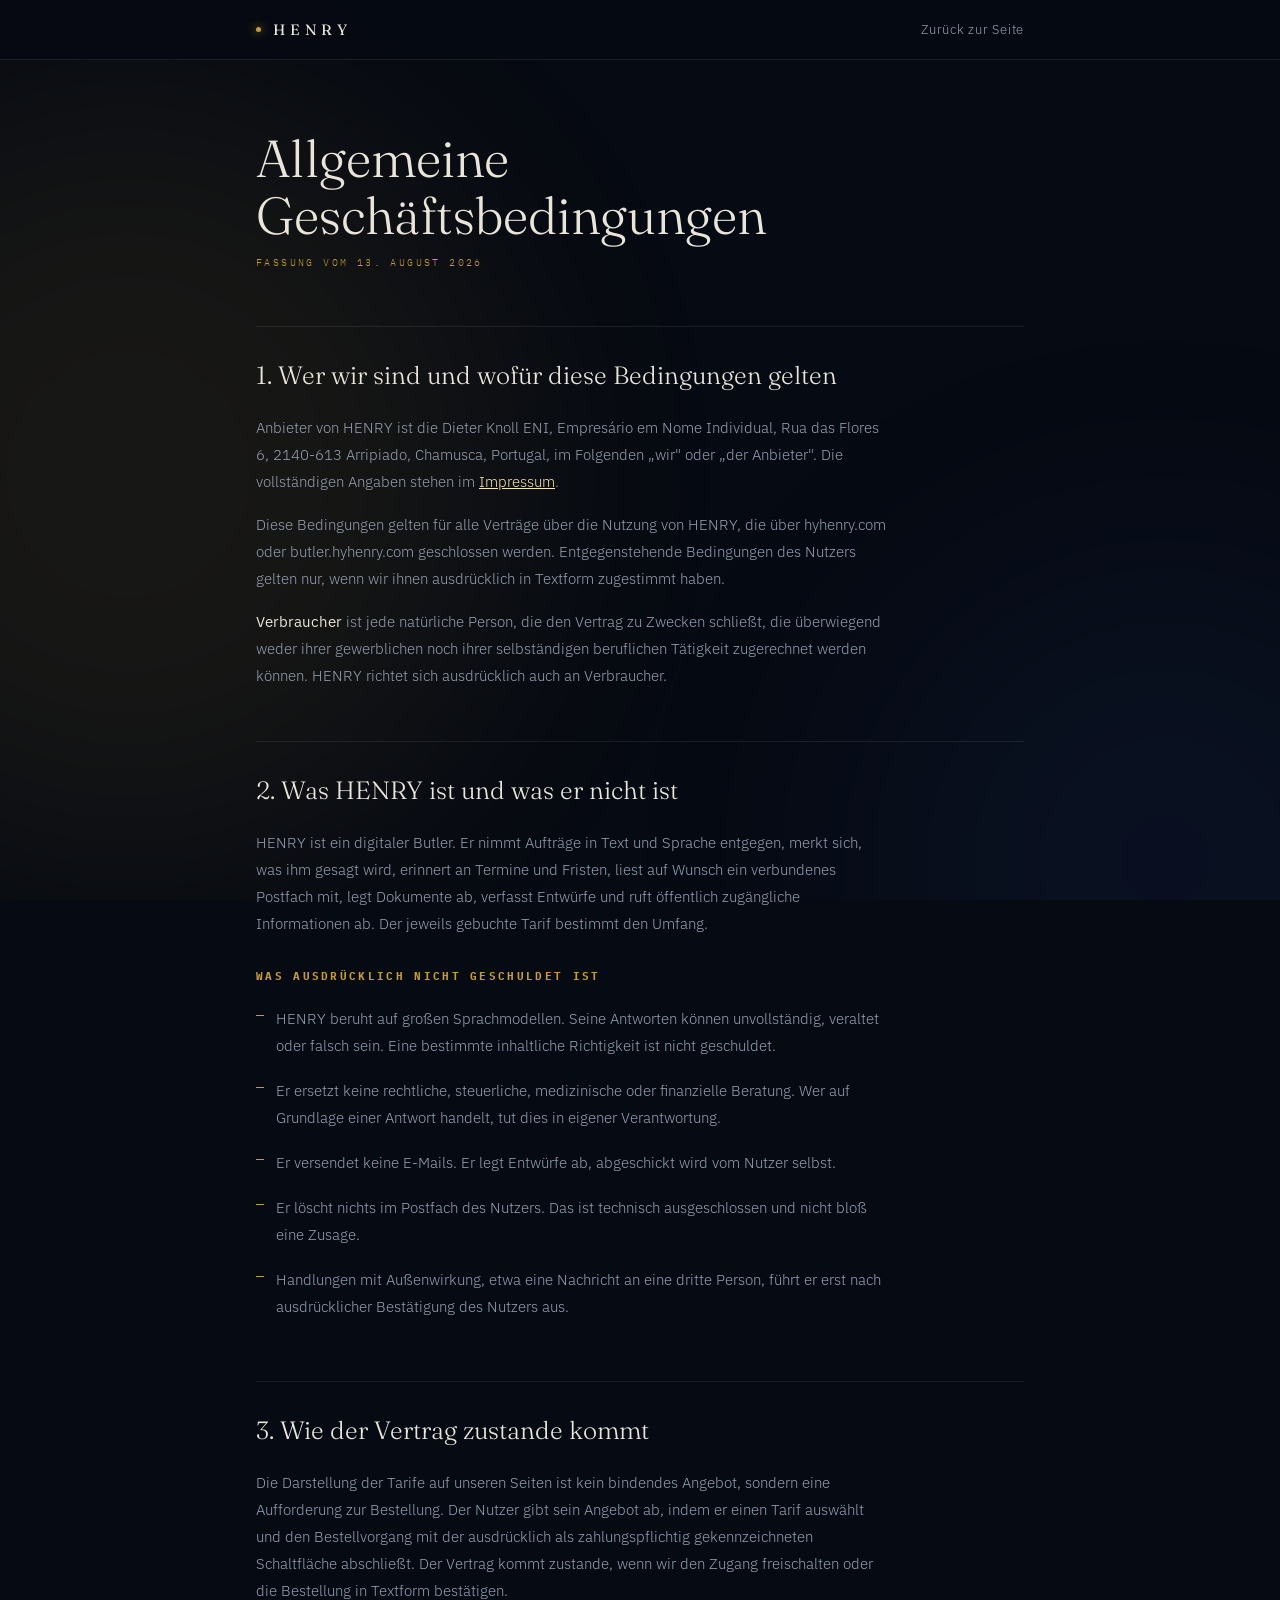
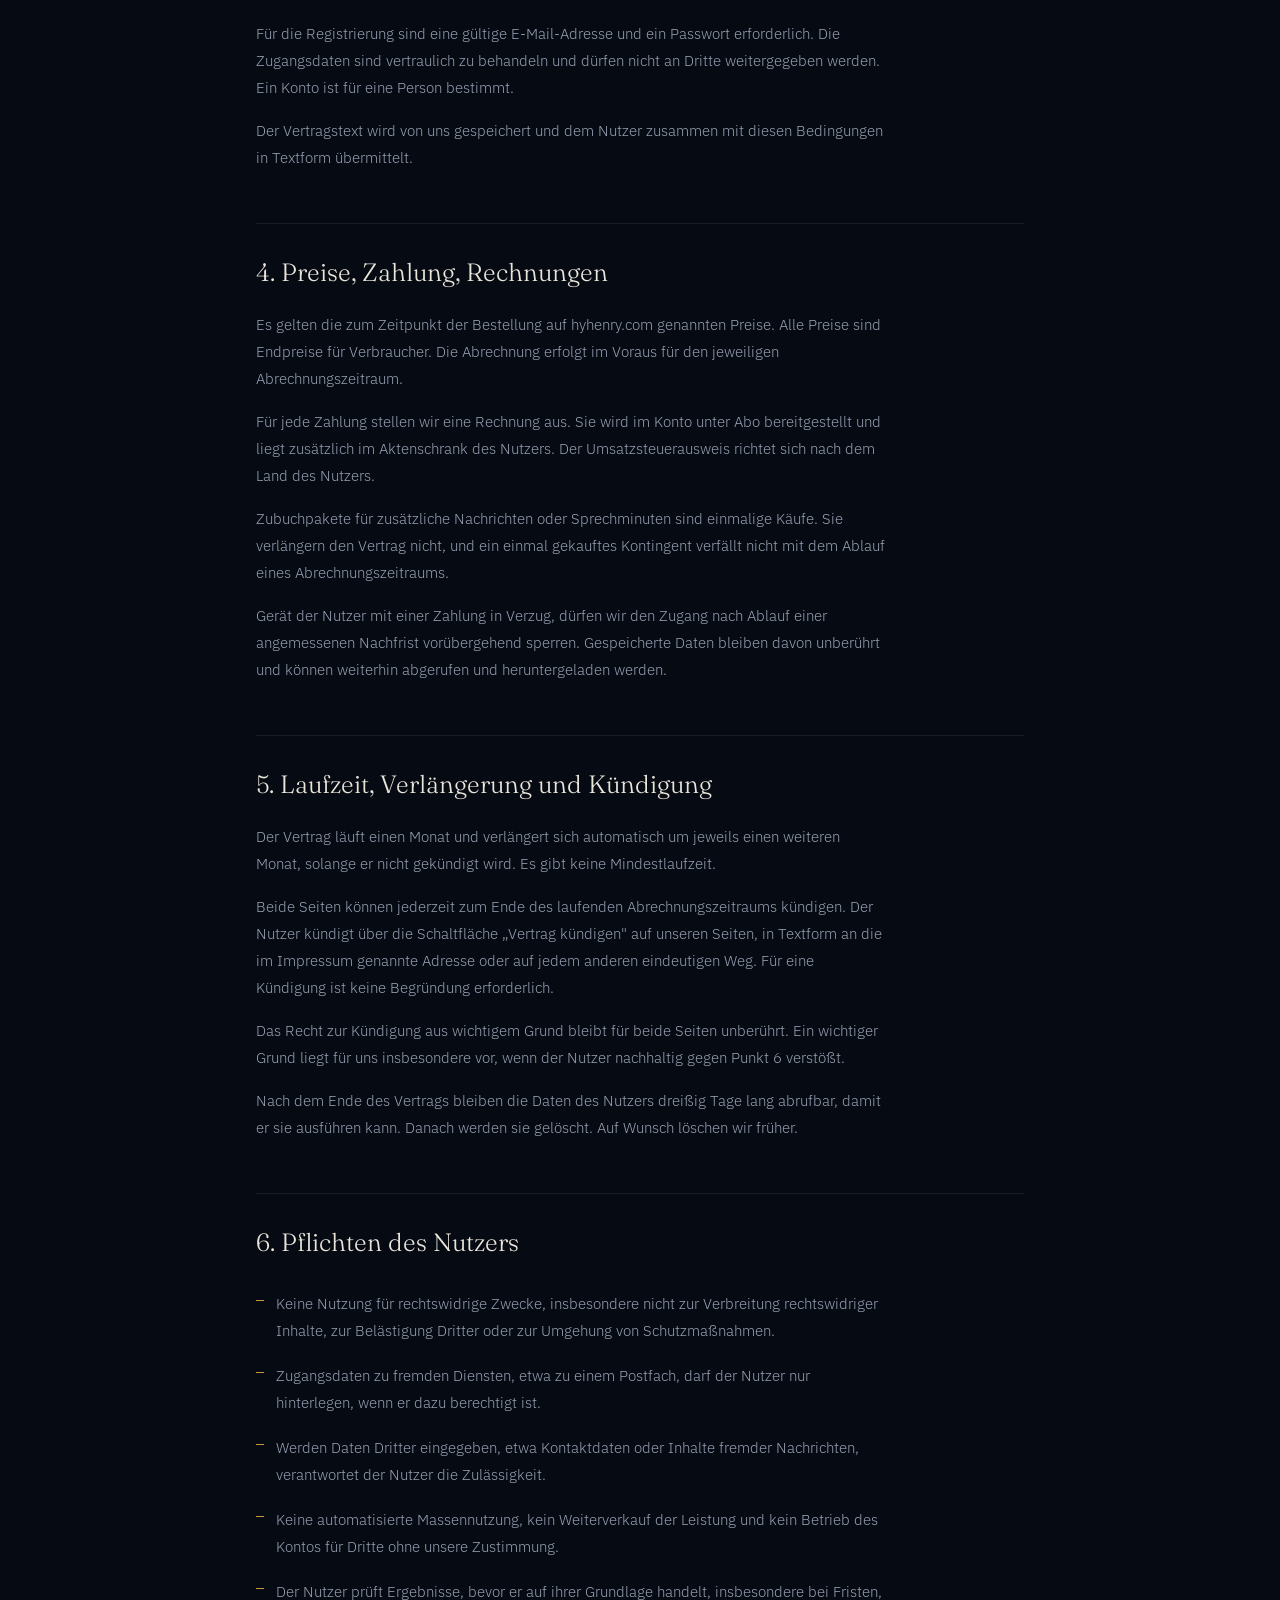
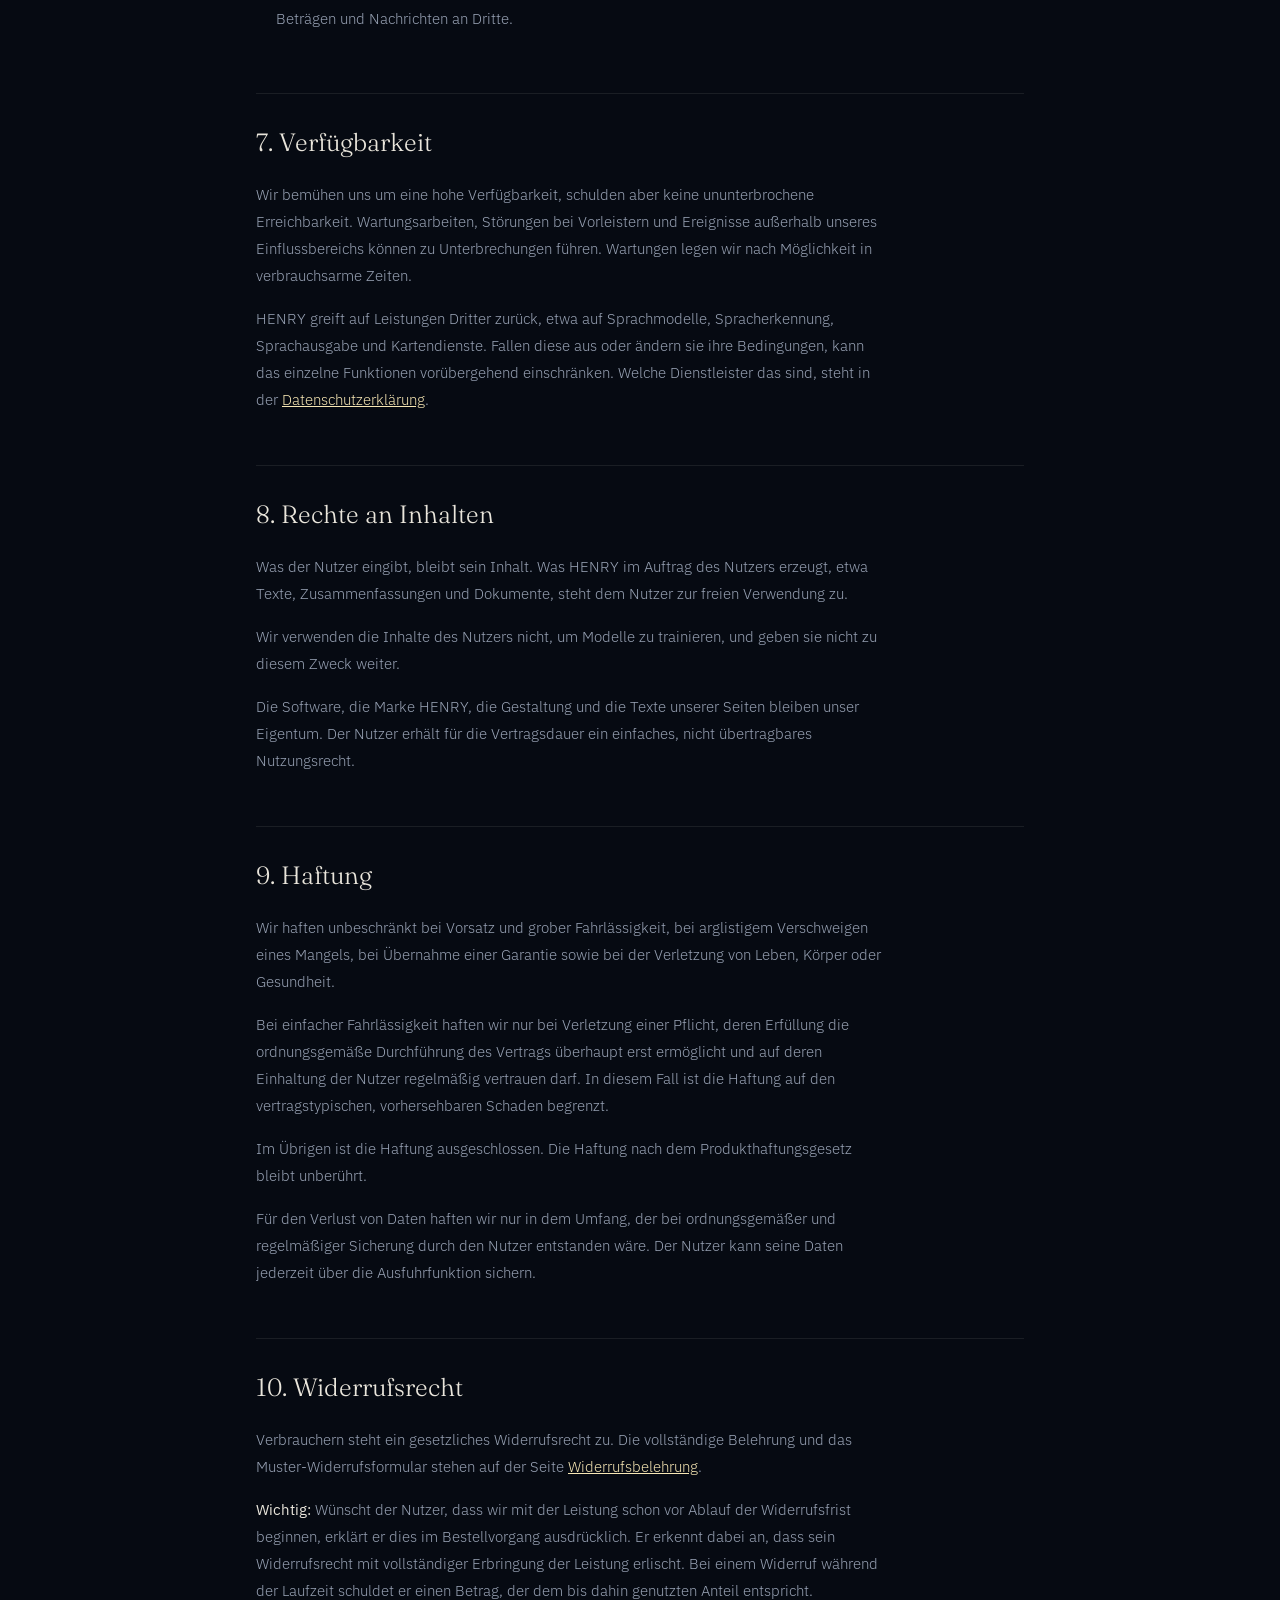
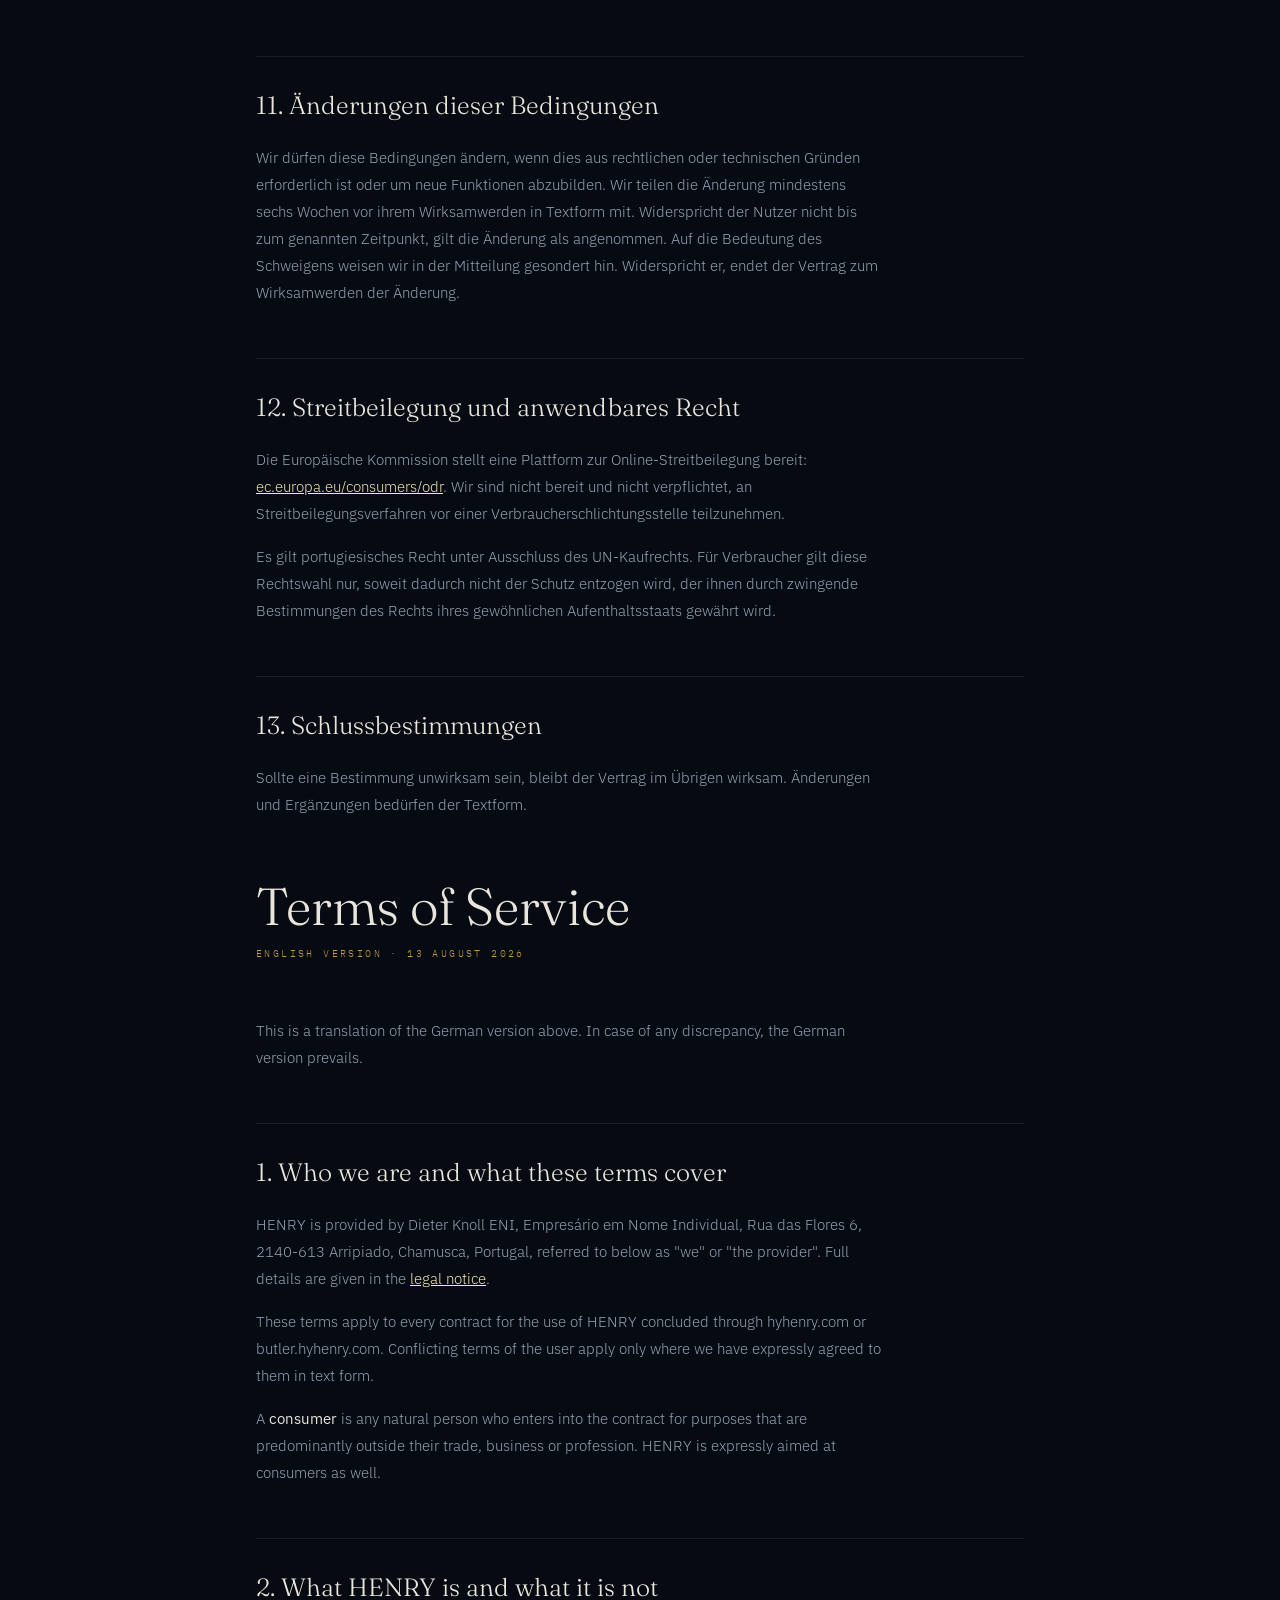
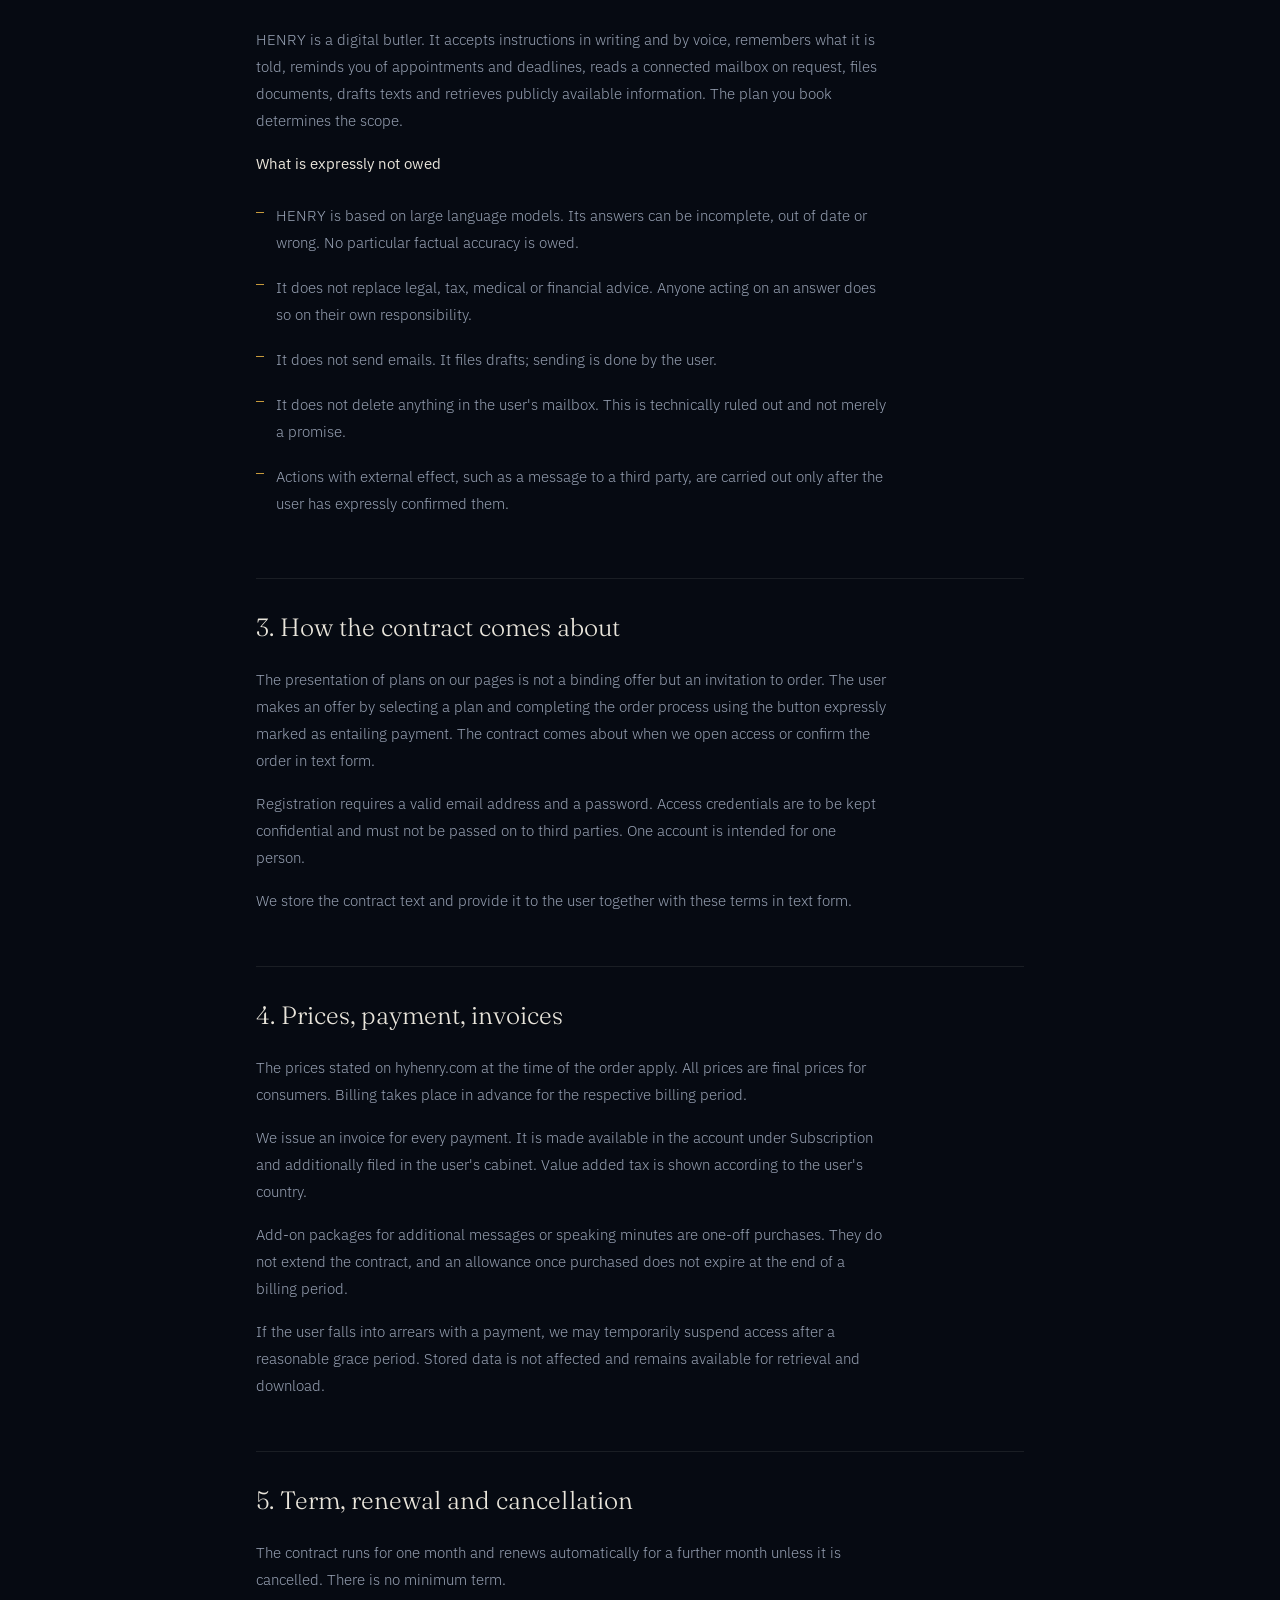
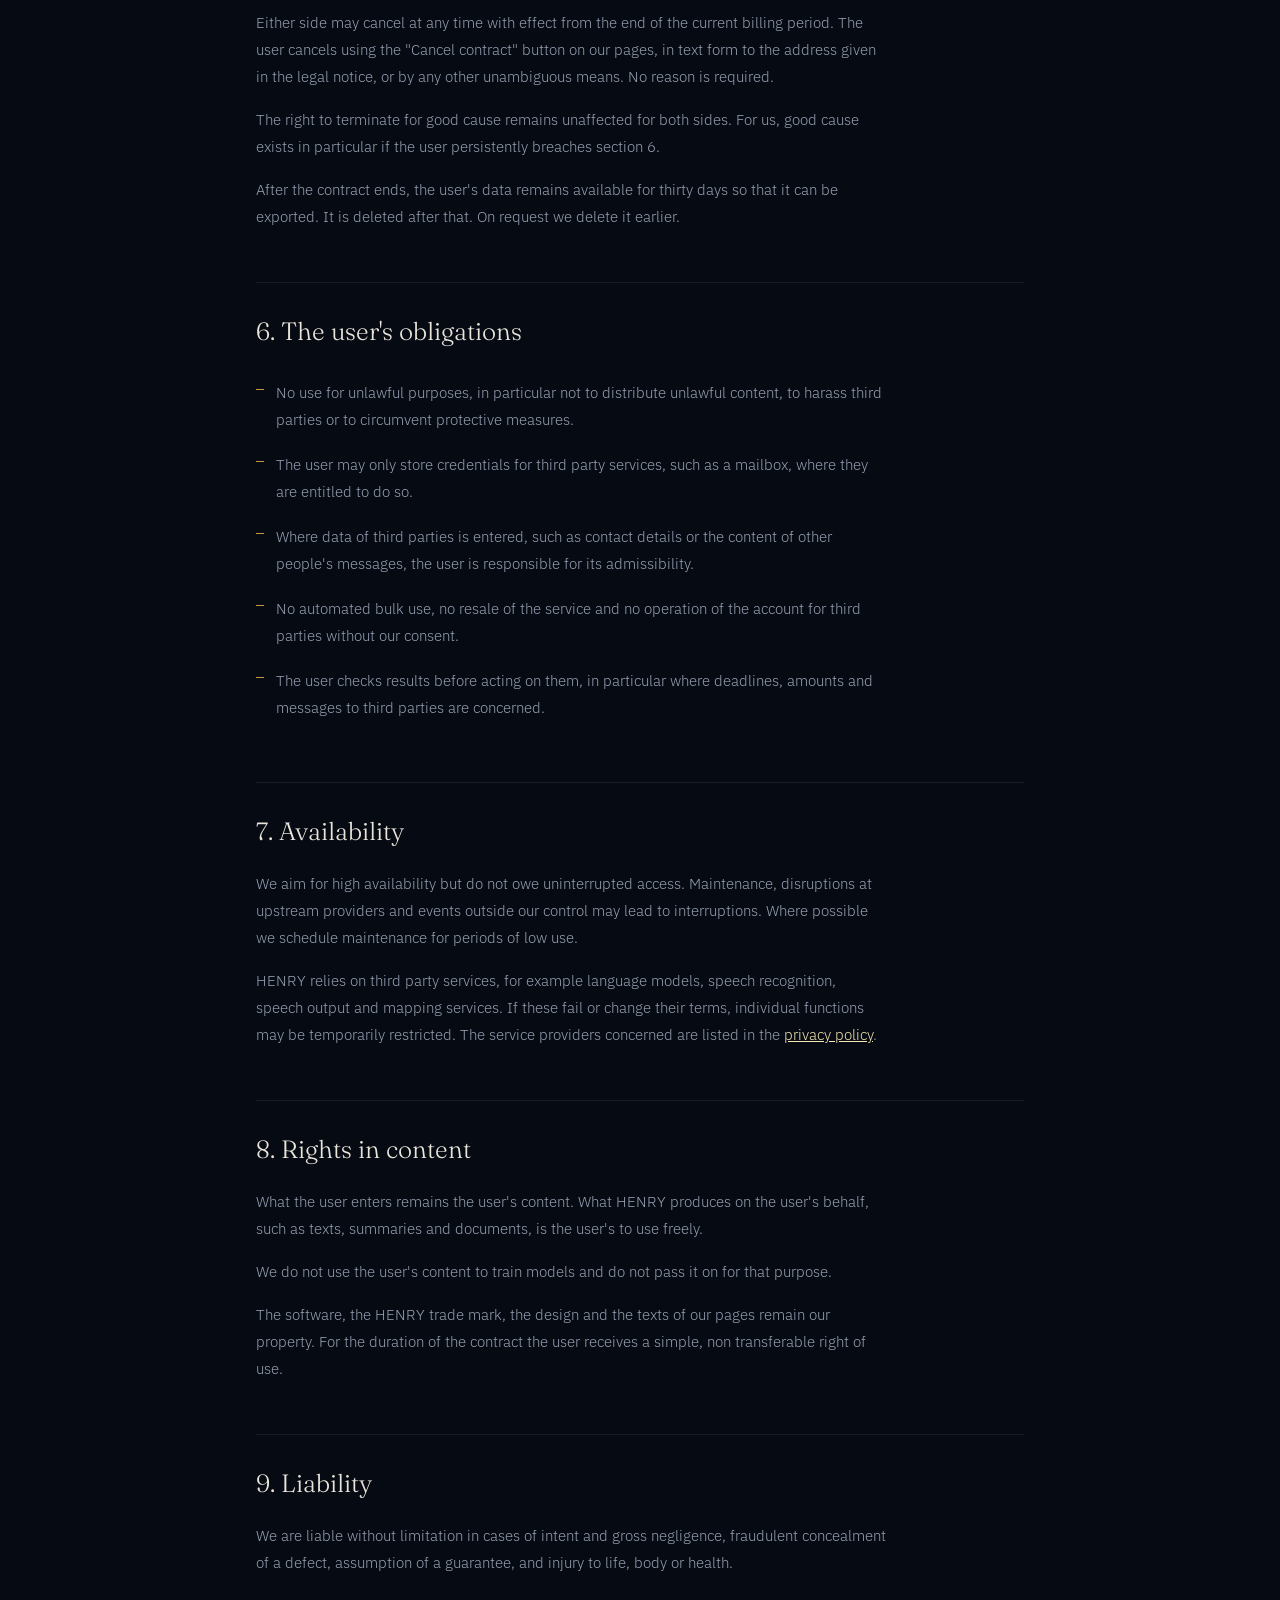
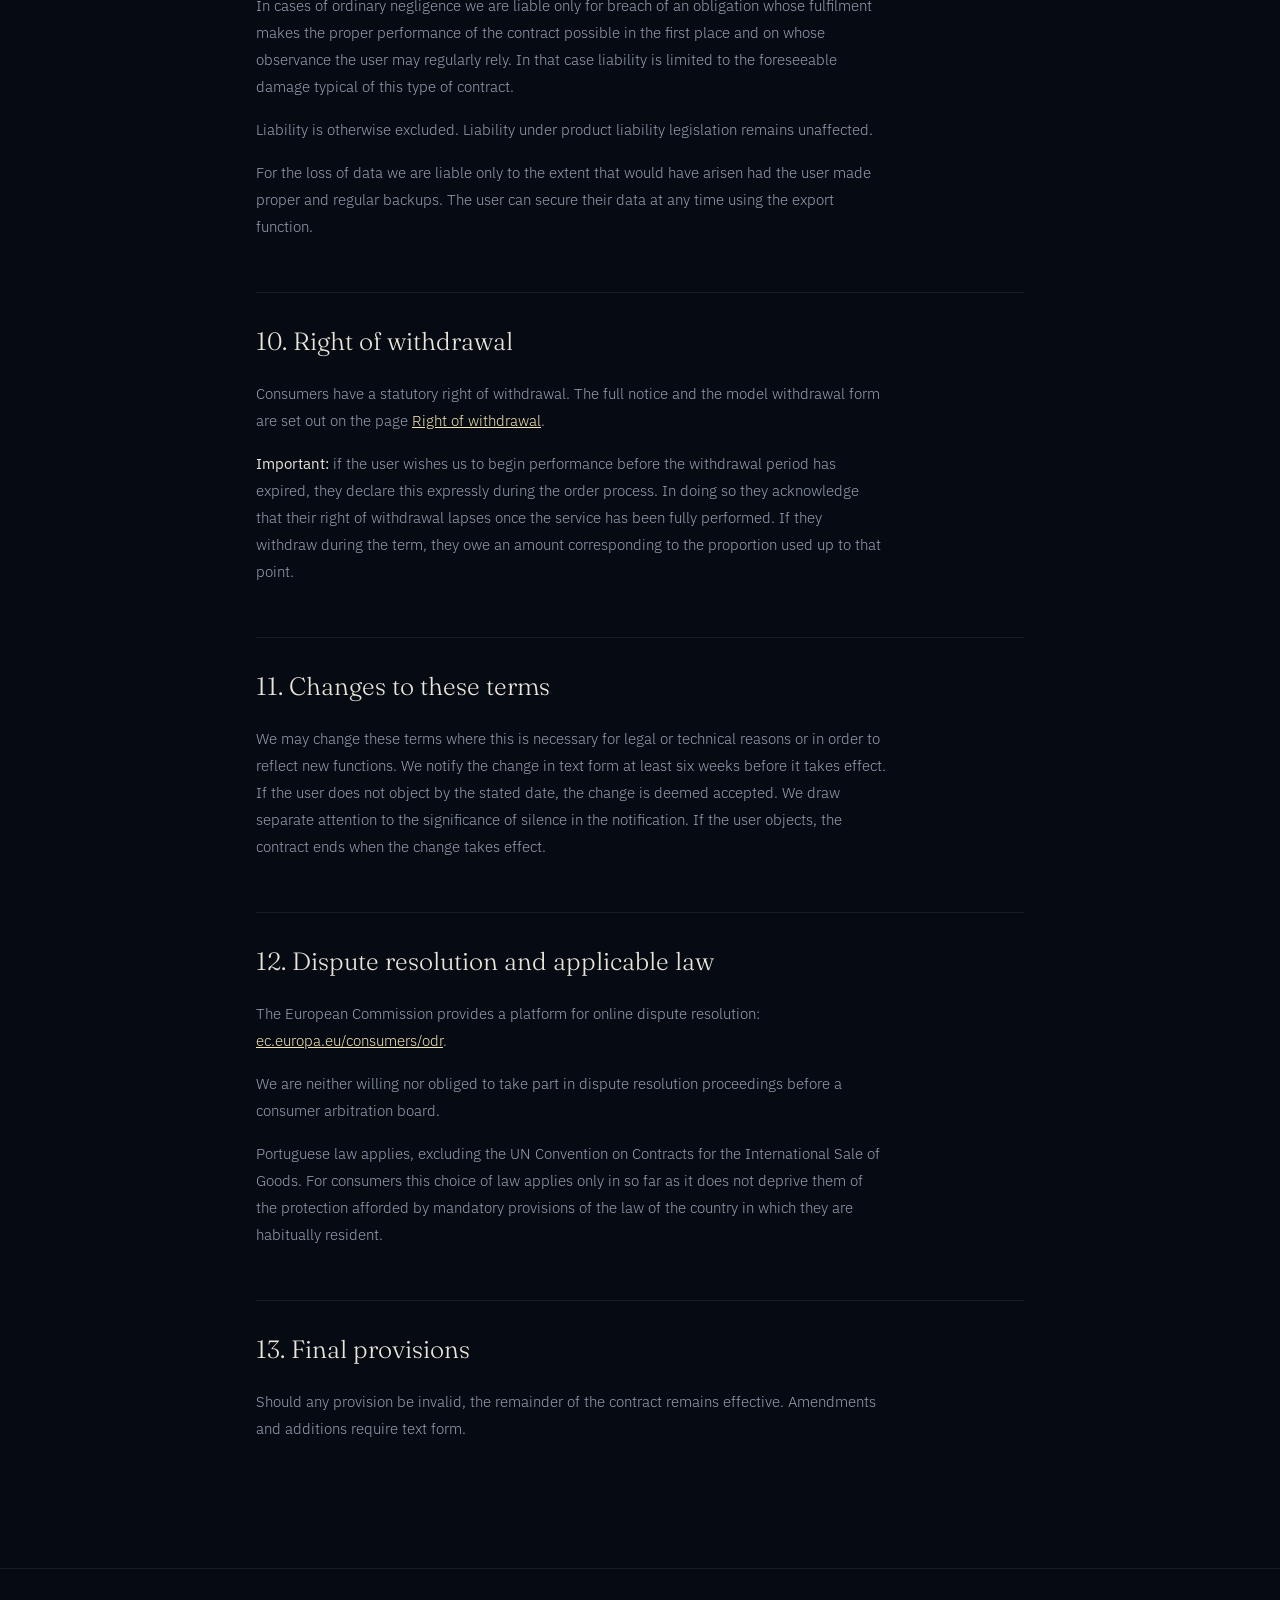
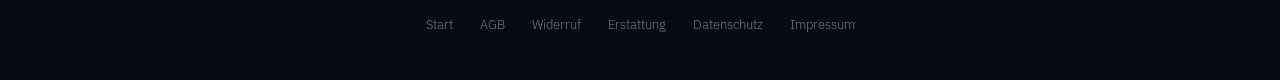
==== commit 8ff1513f: "Add files via upload" ====
--- a/agb.html
+++ b/agb.html
@@ -22,12 +22,18 @@
   <h1>Allgemeine Geschäftsbedingungen</h1>
   <p class="stand">Fassung vom 13. August 2026</p>
 
-  <div class="luecke">
-    <p><strong>Vor der Veröffentlichung anwaltlich prüfen lassen.</strong> Dieser Text ist
-    sorgfältig auf HENRY zugeschnitten, ersetzt aber keine Rechtsberatung. Besonders die
-    Punkte 4, 5 und 10 hängen an Deiner steuerlichen Einordnung und an der Frage, ob Du
-    Verbrauchern oder Unternehmern verkaufst.</p>
-  </div>
+  <!-- INTERNER HINWEIS, BEWUSST NICHT MEHR SICHTBAR.
+       Hier stand fuer jeden Besucher lesbar "Vor der Veroeffentlichung
+       anwaltlich pruefen lassen". Auf einer oeffentlichen Rechtsseite
+       sagt dieser Satz jedem Kunden und jedem Pruefer, dass der Text
+       ungeprueft ist. Der Hinweis bleibt hier im Quelltext erhalten,
+       damit er nicht vergessen wird:
+
+       Dieser Text ist sorgfaeltig auf HENRY zugeschnitten, ersetzt aber
+       keine Rechtsberatung. Besonders die Punkte 4, 5 und 10 haengen an
+       der steuerlichen Einordnung und an der Frage, ob an Verbraucher
+       oder an Unternehmer verkauft wird. Vor dem ersten Verkauf
+       anwaltlich pruefen lassen. -->
 
   <h2>1. Wer wir sind und wofür diese Bedingungen gelten</h2>
   <p>Anbieter von HENRY ist die Dieter Knoll ENI, Empresário em Nome Individual, Rua das
@@ -174,12 +180,159 @@
   <h2>13. Schlussbestimmungen</h2>
   <p>Sollte eine Bestimmung unwirksam sein, bleibt der Vertrag im Übrigen wirksam. Änderungen
   und Ergänzungen bedürfen der Textform.</p>
+
+  <h1 style="margin-top:60px">Terms of Service</h1>
+  <p class="stand">English version &middot; 13 August 2026</p>
+  <p>This is a translation of the German version above. In case of any discrepancy, the
+  German version prevails.</p>
+
+  <h2>1. Who we are and what these terms cover</h2>
+  <p>HENRY is provided by Dieter Knoll ENI, Empres&aacute;rio em Nome Individual, Rua das
+  Flores 6, 2140-613 Arripiado, Chamusca, Portugal, referred to below as "we" or "the
+  provider". Full details are given in the <a href="impressum.html">legal notice</a>.</p>
+  <p>These terms apply to every contract for the use of HENRY concluded through
+  hyhenry.com or butler.hyhenry.com. Conflicting terms of the user apply only where we have
+  expressly agreed to them in text form.</p>
+  <p>A <strong>consumer</strong> is any natural person who enters into the contract for
+  purposes that are predominantly outside their trade, business or profession. HENRY is
+  expressly aimed at consumers as well.</p>
+
+  <h2>2. What HENRY is and what it is not</h2>
+  <p>HENRY is a digital butler. It accepts instructions in writing and by voice, remembers
+  what it is told, reminds you of appointments and deadlines, reads a connected mailbox on
+  request, files documents, drafts texts and retrieves publicly available information. The
+  plan you book determines the scope.</p>
+  <p><strong>What is expressly not owed</strong></p>
+  <ul>
+    <li>HENRY is based on large language models. Its answers can be incomplete, out of date
+    or wrong. No particular factual accuracy is owed.</li>
+    <li>It does not replace legal, tax, medical or financial advice. Anyone acting on an
+    answer does so on their own responsibility.</li>
+    <li>It does not send emails. It files drafts; sending is done by the user.</li>
+    <li>It does not delete anything in the user's mailbox. This is technically ruled out and
+    not merely a promise.</li>
+    <li>Actions with external effect, such as a message to a third party, are carried out
+    only after the user has expressly confirmed them.</li>
+  </ul>
+
+  <h2>3. How the contract comes about</h2>
+  <p>The presentation of plans on our pages is not a binding offer but an invitation to
+  order. The user makes an offer by selecting a plan and completing the order process using
+  the button expressly marked as entailing payment. The contract comes about when we open
+  access or confirm the order in text form.</p>
+  <p>Registration requires a valid email address and a password. Access credentials are to
+  be kept confidential and must not be passed on to third parties. One account is intended
+  for one person.</p>
+  <p>We store the contract text and provide it to the user together with these terms in text
+  form.</p>
+
+  <h2>4. Prices, payment, invoices</h2>
+  <p>The prices stated on hyhenry.com at the time of the order apply. All prices are final
+  prices for consumers. Billing takes place in advance for the respective billing period.</p>
+  <p>We issue an invoice for every payment. It is made available in the account under
+  Subscription and additionally filed in the user's cabinet. Value added tax is shown
+  according to the user's country.</p>
+  <p>Add-on packages for additional messages or speaking minutes are one-off purchases. They
+  do not extend the contract, and an allowance once purchased does not expire at the end of
+  a billing period.</p>
+  <p>If the user falls into arrears with a payment, we may temporarily suspend access after
+  a reasonable grace period. Stored data is not affected and remains available for retrieval
+  and download.</p>
+
+  <h2>5. Term, renewal and cancellation</h2>
+  <p>The contract runs for one month and renews automatically for a further month unless it
+  is cancelled. There is no minimum term.</p>
+  <p>Either side may cancel at any time with effect from the end of the current billing
+  period. The user cancels using the "Cancel contract" button on our pages, in text form to
+  the address given in the legal notice, or by any other unambiguous means. No reason is
+  required.</p>
+  <p>The right to terminate for good cause remains unaffected for both sides. For us, good
+  cause exists in particular if the user persistently breaches section 6.</p>
+  <p>After the contract ends, the user's data remains available for thirty days so that it
+  can be exported. It is deleted after that. On request we delete it earlier.</p>
+
+  <h2>6. The user's obligations</h2>
+  <ul>
+    <li>No use for unlawful purposes, in particular not to distribute unlawful content, to
+    harass third parties or to circumvent protective measures.</li>
+    <li>The user may only store credentials for third party services, such as a mailbox,
+    where they are entitled to do so.</li>
+    <li>Where data of third parties is entered, such as contact details or the content of
+    other people's messages, the user is responsible for its admissibility.</li>
+    <li>No automated bulk use, no resale of the service and no operation of the account for
+    third parties without our consent.</li>
+    <li>The user checks results before acting on them, in particular where deadlines,
+    amounts and messages to third parties are concerned.</li>
+  </ul>
+
+  <h2>7. Availability</h2>
+  <p>We aim for high availability but do not owe uninterrupted access. Maintenance,
+  disruptions at upstream providers and events outside our control may lead to
+  interruptions. Where possible we schedule maintenance for periods of low use.</p>
+  <p>HENRY relies on third party services, for example language models, speech recognition,
+  speech output and mapping services. If these fail or change their terms, individual
+  functions may be temporarily restricted. The service providers concerned are listed in the
+  <a href="datenschutz.html">privacy policy</a>.</p>
+
+  <h2>8. Rights in content</h2>
+  <p>What the user enters remains the user's content. What HENRY produces on the user's
+  behalf, such as texts, summaries and documents, is the user's to use freely.</p>
+  <p>We do not use the user's content to train models and do not pass it on for that
+  purpose.</p>
+  <p>The software, the HENRY trade mark, the design and the texts of our pages remain our
+  property. For the duration of the contract the user receives a simple, non transferable
+  right of use.</p>
+
+  <h2>9. Liability</h2>
+  <p>We are liable without limitation in cases of intent and gross negligence, fraudulent
+  concealment of a defect, assumption of a guarantee, and injury to life, body or health.</p>
+  <p>In cases of ordinary negligence we are liable only for breach of an obligation whose
+  fulfilment makes the proper performance of the contract possible in the first place and on
+  whose observance the user may regularly rely. In that case liability is limited to the
+  foreseeable damage typical of this type of contract.</p>
+  <p>Liability is otherwise excluded. Liability under product liability legislation remains
+  unaffected.</p>
+  <p>For the loss of data we are liable only to the extent that would have arisen had the
+  user made proper and regular backups. The user can secure their data at any time using the
+  export function.</p>
+
+  <h2>10. Right of withdrawal</h2>
+  <p>Consumers have a statutory right of withdrawal. The full notice and the model
+  withdrawal form are set out on the page
+  <a href="widerruf.html">Right of withdrawal</a>.</p>
+  <p><strong>Important:</strong> if the user wishes us to begin performance before the
+  withdrawal period has expired, they declare this expressly during the order process. In
+  doing so they acknowledge that their right of withdrawal lapses once the service has been
+  fully performed. If they withdraw during the term, they owe an amount corresponding to the
+  proportion used up to that point.</p>
+
+  <h2>11. Changes to these terms</h2>
+  <p>We may change these terms where this is necessary for legal or technical reasons or in
+  order to reflect new functions. We notify the change in text form at least six weeks
+  before it takes effect. If the user does not object by the stated date, the change is
+  deemed accepted. We draw separate attention to the significance of silence in the
+  notification. If the user objects, the contract ends when the change takes effect.</p>
+
+  <h2>12. Dispute resolution and applicable law</h2>
+  <p>The European Commission provides a platform for online dispute resolution:
+  <a href="https://ec.europa.eu/consumers/odr" target="_blank" rel="noopener">ec.europa.eu/consumers/odr</a>.</p>
+  <p>We are neither willing nor obliged to take part in dispute resolution proceedings
+  before a consumer arbitration board.</p>
+  <p>Portuguese law applies, excluding the UN Convention on Contracts for the International
+  Sale of Goods. For consumers this choice of law applies only in so far as it does not
+  deprive them of the protection afforded by mandatory provisions of the law of the country
+  in which they are habitually resident.</p>
+
+  <h2>13. Final provisions</h2>
+  <p>Should any provision be invalid, the remainder of the contract remains effective.
+  Amendments and additions require text form.</p>
 </main>
 
 <footer>
   <a href="index.html">Start</a>
   <a href="agb.html">AGB</a>
   <a href="widerruf.html">Widerruf</a>
+  <a href="erstattung.html">Erstattung</a>
   <a href="datenschutz.html">Datenschutz</a>
   <a href="impressum.html">Impressum</a>
 </footer>
